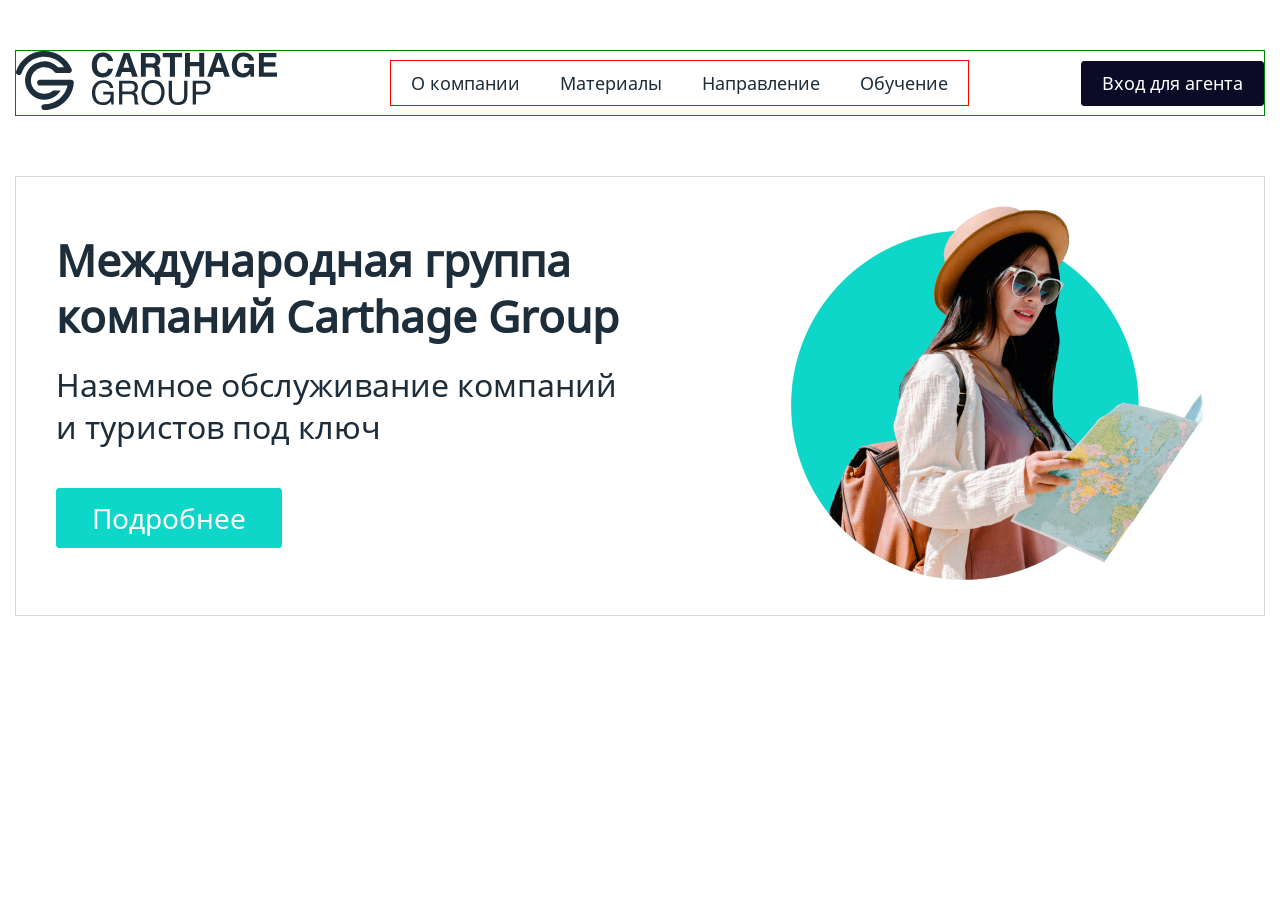
==== index.html @ 6a3f4a09 "vers 09.08 - start project" ====
<!DOCTYPE html>
<html lang="ru">
<head>
	<meta name="robots" content="noindex, nofollow">
	<meta http-equiv="X-UA-Compatible" content="IE=edge">
	<meta name="viewport" content="width=device-width, initial-scale=1">
	<meta charset="UTF-8">
	<title>Carthage Group</title>
	<meta name="description" content="">
	<meta name="keywords" content="">
	<meta property="og:title" content="">
 	<meta property="og:description" content="">
	<meta property="og:image" content="">
	<!--<link href="img/favicon.svg" rel="shortcut icon" type="image/x-icon">-->
	<link href="css/normalize.css" rel="stylesheet" type="text/css">
    <link href="css/slick.css" rel="stylesheet" type="text/css">
    <link href="css/slick-theme.css" rel="stylesheet" type="text/css">
	<link href="css/style.css" rel="stylesheet" type="text/css">
</head>
<body>

	<div class="container">

		<header>
			<a href="/" class="logo"><img src="img/logo.svg" alt=""></a>
			<nav class="navbar">
				<ul class="navbar-nav">
					<li class="navbar-item"><a href="#" class="navbar-link">О компании</a></li>
					<li class="navbar-item"><a href="#" class="navbar-link">Материалы</a></li>
					<li class="navbar-item menu-item-has-children">
						<a href="#" class="navbar-link">Направление</a>
						<ul class="sub-menu">
							<li class="navbar-item"><a href="#" class="navbar-link">Тунис</a></li>
							<li class="navbar-item"><a href="#" class="navbar-link">о.Джерба</a></li>
							<li class="navbar-item"><a href="#" class="navbar-link">ОАЭ</a></li>
							<li class="navbar-item"><a href="#" class="navbar-link">Занзибар</a></li>
							<li class="navbar-item"><a href="#" class="navbar-link">Танзания</a></li>
							<li class="navbar-item"><a href="#" class="navbar-link">Египет</a></li>
						</ul>
					</li>
					<li class="navbar-item"><a href="#" class="navbar-link">Обучение</a></li>
				</ul>
			</nav>
			<button class="agency-btn carthage-dark-btn">Вход для агента</button>
		</header>

		<main>
			<div class="main-detail">
				<img src="img/close.svg" alt="" class="main-detail-close" role="button">
				<h2>Carthage Group обеспечивает сопровождение по направлениям: Тунис, ОАЭ, Египет, Танзания (Занзибар)</h2>
				<p>Мы более 20 лет работаем в туристическом бизнесе – и сегодня у нас достаточно амбиций, опыта, компетенций, а также организационных и технических ресурсов для того, чтобы удовлетворять запросы любой степени сложности.</p>
				<p>Предлагаем выгодные условия сотрудничества туроператорам, турагентствам и специалистам FIT, Group & MICE. Партнеры ценят преимущества Carthage Group: решение эксклюзивных задач «со звездочкой» – наш фирменный стиль.</p>
				<p>В состав группы входят:</p>
				<div class="main-detail-logos">
					<a href="#" class="main-detail-logo"><img src="img/novostar.svg" alt=""><span>сеть отелей в Тунисе</span></a>
					<a href="#" class="main-detail-logo"><img src="img/trigy.svg" alt=""><span>система онлайн-бронирования B2B</span></a>
					<a href="#" class="main-detail-logo"><img src="img/ctm.svg" alt=""><span>mice-туризм</span></a>
					<a href="#" class="main-detail-logo"><img src="img/lagune.svg" alt=""><span>натуральная косметика</span></a>
					<a href="#" class="main-detail-logo"><img src="img/legal.svg" alt=""><span>трудоустройство за&nbsp;границей</span></a>
				</div>
			</div>
			<div class="main-left">
				<h1>Международная группа компаний Carthage&nbsp;Group</h1>
				<div class="main-subtitle">Наземное обслуживание компаний <br>и туристов под ключ</div>
				<button class="carthage-blue-btn main-detail-btn">Подробнее</button>
			</div>
			<div class="main-right"><img src="img/main-pic.png" alt=""></div>
		</main>

	</div><!-- end container -->

	<script src="js/jquery-3.6.0.min.js"></script>
    <script src="js/slick.min.js"></script>
	<script src="js/scripts.js"></script>
</body>
</html>
---- css/style.css ----
@font-face {
	font-family: NotoSans;
	src: url(../fonts/NotoSans-Regular.ttf);
}
* {
	box-sizing: border-box;
}
html, body {
	/*overflow-x: hidden;*/
}
body {
	font-family: NotoSans, sans-serif;
	color: #1D2D3A;
	font-size: 18px;
	line-height: 24px;
}
h1 {
	font-size: 52px;
}
h2 {
	font-size: 30px;
}
h3 {
	font-size: 24px;
}
p {
	margin: 10px 0;
}
.container {
	max-width: 1470px;
	margin: 0 auto;
	padding: 0 15px;
}
.carthage-dark-btn {
	height: 45px;
	background-color: #0B0B27;
	border-radius: 3px;
	border: 1px solid #0B0B27;
	transition: .2s;
	color: #fff;
	padding: 10px 20px;
	cursor: pointer;
}
.carthage-dark-btn:hover {
	box-shadow: 0px 4px 8px rgba(11, 11, 39, 0.15), 0px 8px 16px rgba(11, 11, 39, 0.15);
}
.carthage-dark-btn:active {
	background-color: #fff;
	color: #0B0B27;
	box-shadow: none;
}
.carthage-blue-btn {
	height: 60px;
	background-color: #0ED6C8;
	border-radius: 3px;
	transition: .2s;
	color: #fff;
	border: 1px solid #0ED6C8;
	font-size: 28px;
	padding: 0 35px;
	cursor: pointer;
}
.carthage-blue-btn:hover {
	box-shadow: 0px 4px 8px rgba(14, 214, 200, 0.15), 0px 8px 16px rgba(14, 214, 200, 0.15);
}
.carthage-blue-btn:active {
	background-color: #fff;
	color: #0ED6C8;
}
@media (max-width: 991px) {
	.carthage-blue-btn {
		height: 50px;
		background-color: #0ED6C8;
		border-radius: 3px;
		transition: .2s;
		color: #fff;
		border: 1px solid #0ED6C8;
		font-size: 22px;
		padding: 0 25px;
	}
}

header {
	display: flex;
	justify-content: space-between;
	align-items: center;
	border: 1px solid green;
	margin: 50px 0 60px;
}
.navbar-nav {
	border: 1px solid red;
	display: flex;
	margin: 0;
	padding: 0;
	list-style: none;
}
.navbar-nav > .navbar-item {
	margin: 0 40px;
}
.navbar-link {
	color: #1D2D3A;
	text-decoration: none;
	transition: .2s;
	display: inline-block;
	padding: 10px 0;
	position: relative;
}
.navbar-link:hover {
	color: #0ED6C8;
}
.navbar-link:before {
	content: '';
	display: block;
	width: 0;
	height: 2px;
	background-color: #0ED6C8;
	position: absolute;
	bottom: 5px;
	right: 0;
	transition: .3s;
}
.navbar-link:hover:before {
	width: 100%;
	left: 1px;
}
.menu-item-has-children {
	position: relative;
}
.sub-menu {
	transition: .1s;
	opacity: 0;
	z-index: -1;
	position: absolute;
	left: -50%;
	top: 100%;
	width: 230px;
	list-style: none;
	background-color: #fff;
	border-width: 0px 1px 1px 1px;
	border-style: solid;
	border-color: #0B0B27;
	border-radius: 0px 0px 3px 3px;
	white-space: nowrap;
	padding: 10px 20px;
}
.sub-menu .navbar-link {
	font-size: 17px;
	padding: 5px 0;
}
.sub-menu .navbar-link:before {
	bottom: 0px;
}
.menu-item-has-children:hover .sub-menu {
	opacity: 1;
	z-index: 5;
}
@media (max-width: 1400px) {
	.navbar-nav > .navbar-item {
		margin: 0 20px;
	}
}

main {
	border: 1px solid #D8D8D8;
	padding: 15px 40px;
	display: flex;
	justify-content: space-between;
	position: relative;
}
.main-detail {
	position: absolute;
	top: 0;
	width: 100%;
	max-width: 1040px;
	left: 0;
	right: 0;
	margin: auto;
	border: 1px solid #0ED6C8;
	border-radius: 5px;
	background-color: #fff;
	padding: 25px 25px 35px;
	transition: .3s;
	opacity: 0;
	z-index: -1;
}
.main-detail.active {
	top: 135px;
	opacity: 1;
	z-index: 1;
}
.main-detail-close {
	position: absolute;
	right: 10px;
	top: 10px;
	cursor: pointer;
	transition: .5s;
}
.main-detail-close:hover {
	transform: rotate(180deg);
}
.main-detail h2 {
	font-size: 24px;
	line-height: 28px;
	margin-top: 0;
}
.main-detail-logos {
	display: flex;
}
.main-detail-logo {
	text-align: center;
	color: #1D2D3A;
	text-decoration: none;
	width: 20%;
	transition: .2s;
}
.main-detail-logo:hover {
	opacity: .5;
}
.main-detail-logo img {
	display: block;
	margin: 10px auto;
}
.main-left {
	padding-right: 20px;
}
.main-left h1 {
	font-size: 44px;
	line-height: 56px;
	margin: 40px 0 20px;
}
.main-subtitle {
	font-size: 32px;
	line-height: 42px;
	margin-bottom: 40px;
}
@media (max-width: 1199px) {
	.main-left h1 {
		font-size: 36px;
		line-height: 44px;
		margin: 25px 0 15px;
	}
	.main-subtitle {
		font-size: 24px;
		line-height: 30px;
	}
	.main-right img {
		width: 380px;
	}
}
@media (max-width: 991px) {
	main {
		padding: 15px 30px;
	}
	.main-subtitle {
		margin-bottom: 30px;
	}
	.main-subtitle br {
		display: none;
	}
}
@media (max-width: 900px) {
	.main-left h1 {
		font-size: 32px;
		line-height: 40px;
		margin: 20px 0;
	}
	.main-subtitle {
		font-size: 20px;
		line-height: 26px;
	}
	.main-right img {
		width: 320px;
	}
}
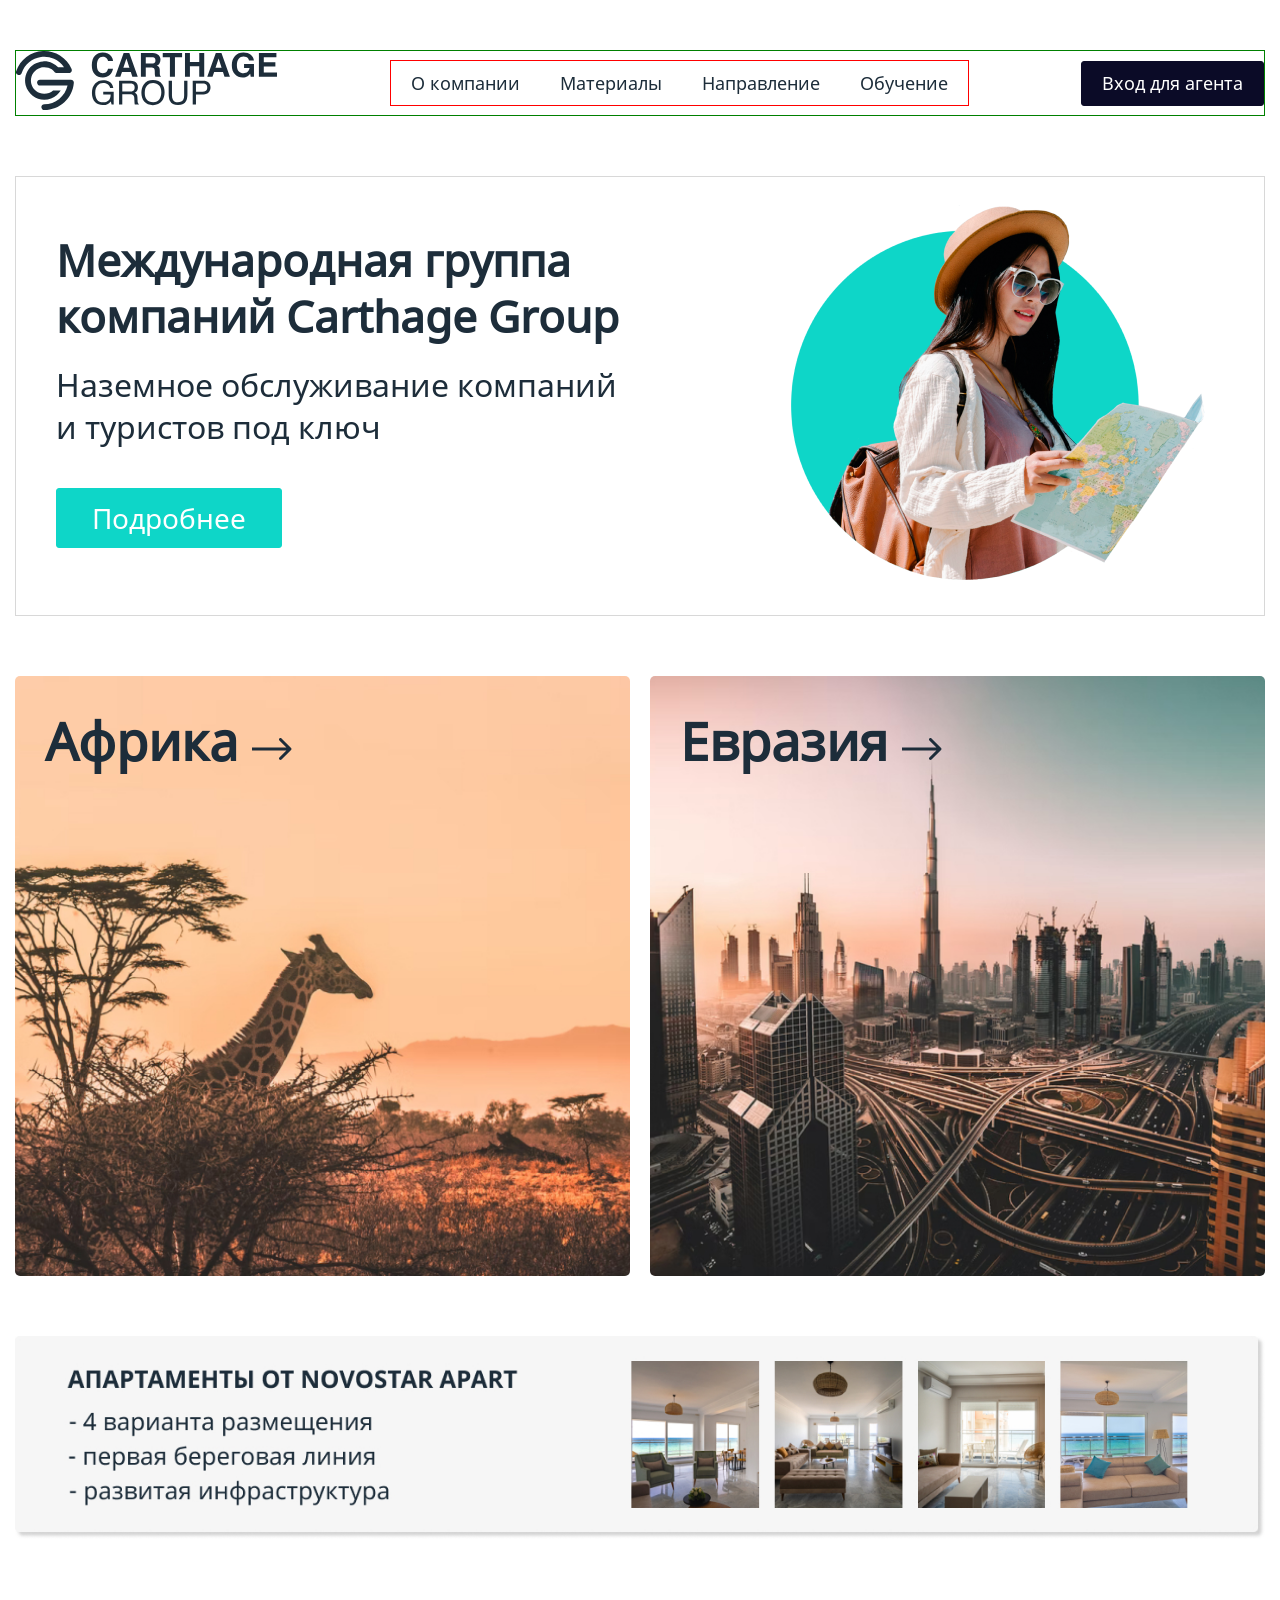
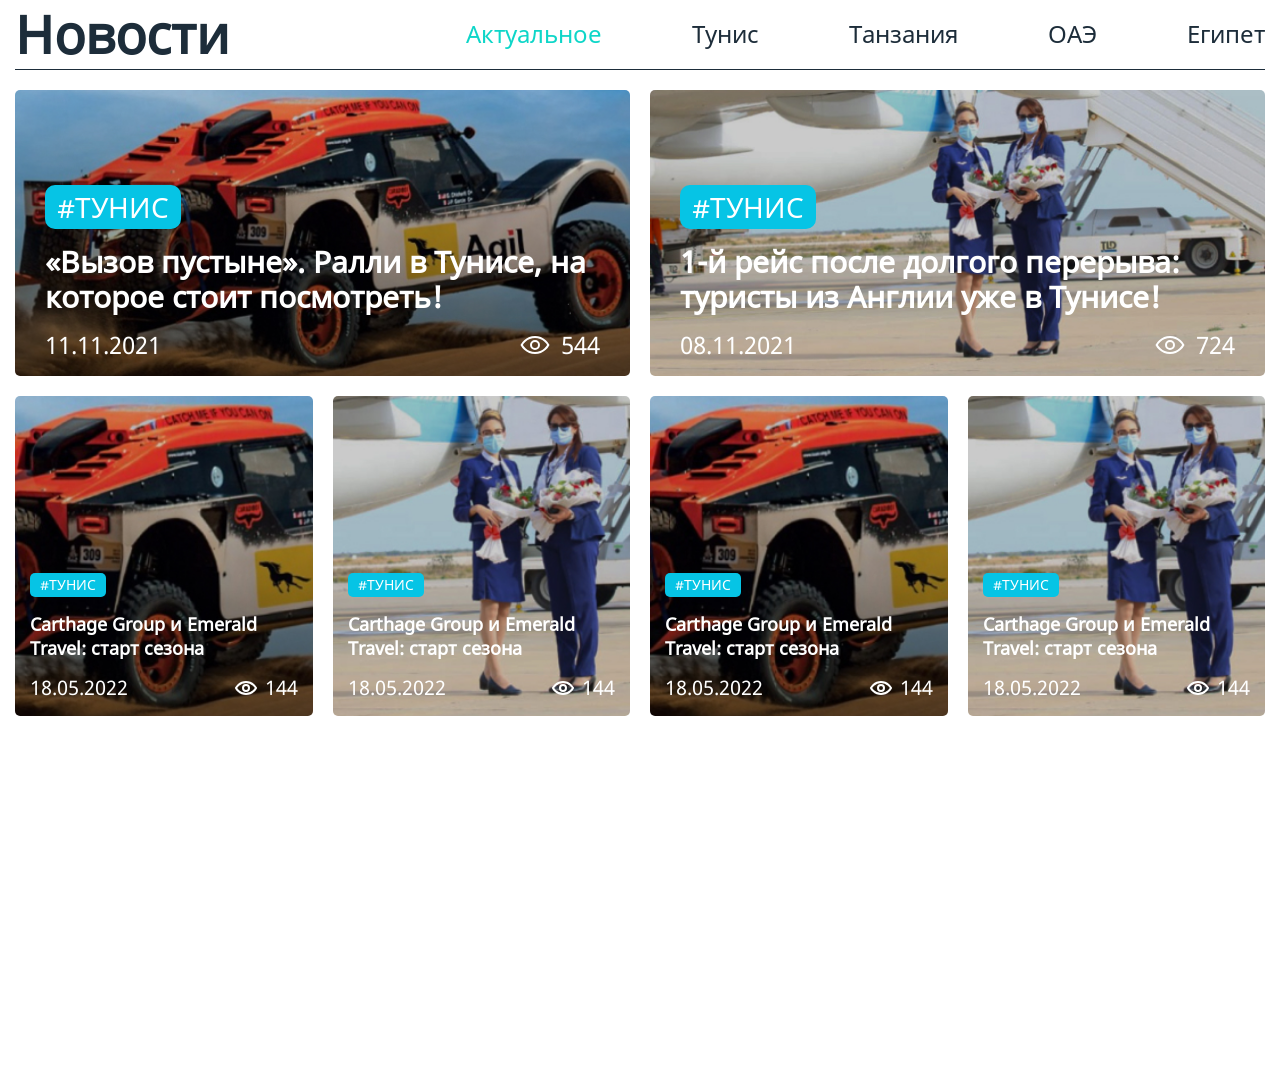
==== commit fe2c460d: "vers 10.06 - come to news block" ====
--- a/index.html
+++ b/index.html
@@ -67,7 +67,171 @@
 			<div class="main-right"><img src="img/main-pic.png" alt=""></div>
 		</main>
 
+		<section class="continents">
+			<div class="africa">
+				<div class="africa-cover">
+					<h2><span>Африка</span> <img src="img/arr-right.svg" alt=""></h2>
+				</div>
+				<ul class="continents-countries africa-countries">
+					<li><img src="img/arr-left.svg" alt="" class="arr-back"></li>
+					<li class="country"><span>Тунис</span>
+						<ul class="country-links">
+							<li class="country-title">Тунис <img src="img/arr-left.svg" alt="" class="arr-back"></li>
+							<li><a href="#">Отели</a></li>
+							<li><a href="#">Программы</a></li>
+							<li><a href="#">Экскурсии</a></li>
+							<li><a href="#">Представительство</a></li>
+							<li><a href="#">Общая информация</a></li>
+						</ul>
+					</li>
+					<li class="country"><span>о. Джерба</span>
+						<ul class="country-links">
+							<li class="country-title">о. Джерба <img src="img/arr-left.svg" alt="" class="arr-back"></li>
+							<li><a href="#">Отели</a></li>
+							<li><a href="#">Программы</a></li>
+							<li><a href="#">Экскурсии</a></li>
+							<li><a href="#">Представительство</a></li>
+							<li><a href="#">Общая информация</a></li>
+						</ul>
+					</li>
+					<li class="country"><span>ОАЭ</span>
+						<ul class="country-links">
+							<li class="country-title">ОАЭ <img src="img/arr-left.svg" alt="" class="arr-back"></li>
+							<li><a href="#">Отели</a></li>
+							<li><a href="#">Программы</a></li>
+							<li><a href="#">Экскурсии</a></li>
+							<li><a href="#">Представительство</a></li>
+							<li><a href="#">Общая информация</a></li>
+						</ul>
+					</li>
+					<li class="country"><span>Занзибар</span>
+						<ul class="country-links">
+							<li class="country-title">Занзибар <img src="img/arr-left.svg" alt="" class="arr-back"></li>
+							<li><a href="#">Отели</a></li>
+							<li><a href="#">Программы</a></li>
+							<li><a href="#">Экскурсии</a></li>
+							<li><a href="#">Представительство</a></li>
+							<li><a href="#">Общая информация</a></li>
+						</ul>
+					</li>
+					<li class="country"><span>Танзания</span>
+						<ul class="country-links">
+							<li class="country-title">Танзания <img src="img/arr-left.svg" alt="" class="arr-back"></li>
+							<li><a href="#">Отели</a></li>
+							<li><a href="#">Программы</a></li>
+							<li><a href="#">Экскурсии</a></li>
+							<li><a href="#">Представительство</a></li>
+							<li><a href="#">Общая информация</a></li>
+						</ul>
+					</li>
+					<li class="country"><span>Египет</span>
+						<ul class="country-links">
+							<li class="country-title">Египет <img src="img/arr-left.svg" alt="" class="arr-back"></li>
+							<li><a href="#">Отели</a></li>
+							<li><a href="#">Программы</a></li>
+							<li><a href="#">Экскурсии</a></li>
+							<li><a href="#">Представительство</a></li>
+							<li><a href="#">Общая информация</a></li>
+						</ul>
+					</li>
+				</ul>
+			</div>
+			<div class="eurasia">
+				<div class="eurasia-cover">
+					<h2><span>Евразия</span> <img src="img/arr-right.svg" alt=""></h2>
+				</div>
+			</div>
+		</section>
+
+		<div class="banner-aparty">
+			<a href="#"><img src="img/banner-aparty.jpg" alt=""></a>
+		</div>
+
+		<section class="news">
+
+			<input type="radio" name="news-radio" id="news-actual" checked>
+			<input type="radio" name="news-radio" id="news-tunis">
+			<input type="radio" name="news-radio" id="news-tanzania">
+			<input type="radio" name="news-radio" id="news-oae">
+			<input type="radio" name="news-radio" id="news-egipet">
+
+			<div class="news-head">
+				<h2>Новости</h2>
+				<div class="news-label-wrap">
+					<label for="news-actual">Актуальное</label>
+					<label for="news-tunis">Тунис</label>
+					<label for="news-tanzania">Танзания</label>
+					<label for="news-oae">ОАЭ</label>
+					<label for="news-egipet">Египет</label>
+				</div>
+			</div>
+
+
+			<div class="news-actual news-wrap">
+				<div class="big-news">
+					<div class="news-tag">#Тунис</div>
+					<h3><a href="#">«Вызов пустыне». Ралли в Тунисе, на которое стоит посмотреть!</a></h3>
+					<div class="news-eye"><img src="img/eye-white.svg" alt=""> 544</div>
+					<div class="news-date">11.11.2021</div>
+				</div>
+				<div class="big-news">
+					<div class="news-tag">#Тунис</div>
+					<h3><a href="#">1-й рейс после долгого перерыва: туристы из Англии уже в Тунисе!</a></h3>
+					<div class="news-eye"><img src="img/eye-white.svg" alt=""> 724</div>
+					<div class="news-date">08.11.2021</div>
+				</div>
+				<div class="small-news">
+					<div class="news-tag">#Тунис</div>
+					<h3><a href="#">Carthage Group и Emerald Travel: старт сезона</a></h3>
+					<div class="news-eye"><img src="img/eye-white-small.svg" alt=""> 144</div>
+					<div class="news-date">18.05.2022</div>
+				</div>
+				<div class="small-news">
+					<div class="news-tag">#Тунис</div>
+					<h3><a href="#">Carthage Group и Emerald Travel: старт сезона</a></h3>
+					<div class="news-eye"><img src="img/eye-white-small.svg" alt=""> 144</div>
+					<div class="news-date">18.05.2022</div>
+				</div>
+				<div class="small-news">
+					<div class="news-tag">#Тунис</div>
+					<h3><a href="#">Carthage Group и Emerald Travel: старт сезона</a></h3>
+					<div class="news-eye"><img src="img/eye-white-small.svg" alt=""> 144</div>
+					<div class="news-date">18.05.2022</div>
+				</div>
+				<div class="small-news">
+					<div class="news-tag">#Тунис</div>
+					<h3><a href="#">Carthage Group и Emerald Travel: старт сезона</a></h3>
+					<div class="news-eye"><img src="img/eye-white-small.svg" alt=""> 144</div>
+					<div class="news-date">18.05.2022</div>
+				</div>
+			</div>
+
+
+			<div class="news-tunis news-wrap">
+				
+			</div>
+
+
+			<div class="news-tanzania news-wrap">
+				
+			</div>
+
+
+			<div class="news-oae news-wrap">
+				
+			</div>
+
+
+			<div class="news-egipet news-wrap">
+				
+			</div>
+
+
+		</section>
+
 	</div><!-- end container -->
+
+	<br><br><br><br><br><br><br><br><br><br><br><br><br><br><br>
 
 	<script src="js/jquery-3.6.0.min.js"></script>
     <script src="js/slick.min.js"></script>
--- a/css/style.css
+++ b/css/style.css
@@ -13,15 +13,6 @@
 	color: #1D2D3A;
 	font-size: 18px;
 	line-height: 24px;
-}
-h1 {
-	font-size: 52px;
-}
-h2 {
-	font-size: 30px;
-}
-h3 {
-	font-size: 24px;
 }
 p {
 	margin: 10px 0;
@@ -166,6 +157,7 @@
 	display: flex;
 	justify-content: space-between;
 	position: relative;
+	margin-bottom: 60px;
 }
 .main-detail {
 	position: absolute;
@@ -184,7 +176,7 @@
 	z-index: -1;
 }
 .main-detail.active {
-	top: 135px;
+	top: 130px;
 	opacity: 1;
 	z-index: 1;
 }
@@ -271,4 +263,335 @@
 	.main-right img {
 		width: 320px;
 	}
+}
+
+.continents {
+	display: grid;
+  	gap: 20px;
+  	grid-template-columns: repeat(2, 1fr);
+  	grid-template-rows: 600px;
+  	margin-bottom: 60px;
+}
+.continents h2 {
+	font-size: 52px;
+	line-height: 70px;
+	cursor: pointer;
+	margin: 30px;
+	transition: .2s;
+}
+.continents ul {
+	list-style: none;
+	padding: 0;
+	margin: 0;
+}
+.continents h2:hover {
+	opacity: .6;
+}
+.continents .africa,
+.continents .eurasia {
+	position: relative;
+}
+.continents .africa-cover,
+.continents .eurasia-cover {
+	background-size: cover;
+	background-position: 50% 50%;
+	position: absolute;
+	width: 100%;
+	height: 100%;
+	border-radius: 5px;
+	overflow: hidden;
+}
+.continents .africa-cover {
+	background-image: url('../img/africa.jpg');
+}
+.continents .eurasia-cover {
+	background-image: url('../img/eurasia.jpg');
+}
+.continents .continents-countries {
+	position: absolute;
+	width: 100%;
+	height: 100%;
+	background-color: #fff;
+	border: 1px solid #FEC597;
+	border-radius: 5px;
+	padding: 15px 30px;
+	transition: .2s;
+	z-index: -1;
+	opacity: 0;
+}
+.continents .continents-countries.active {
+	z-index: 1;
+	opacity: 1;
+}
+.continents .arr-back {
+	position: absolute;
+	top: 40px;
+	right: 30px;
+	cursor: pointer;
+}
+.continents .country span {
+	display: inline-block;
+	font-size: 30px;
+	line-height: 35px;
+	margin: 25px 0;
+	cursor: pointer;
+}
+.continents ul.country-links {
+	background-color: #fff;
+	position: absolute;
+	left: -1px;
+	right: -1px;
+	top: -1px;
+	bottom: -1px;
+	border: 1px solid #FEC597;
+	border-radius: 5px;
+	padding: 40px 30px;
+	transition: .2s;
+	opacity: 0;
+	z-index: -1;
+}
+.continents ul.country-links.active {
+	opacity: 1;
+	z-index: 1;
+}
+.continents .country-title {
+	font-size: 30px;
+	line-height: 35px;
+	font-weight: bold;
+	padding-bottom: 20px;
+}
+.continents .country-links a {
+	font-size: 24px;
+	line-height: 28px;
+	color: #1D2D3A;
+	text-decoration: none;
+	display: inline-block;
+	margin: 25px 0;
+}
+.continents .country-links a:hover {
+	text-decoration: underline;
+}
+
+.banner-aparty {
+	margin-bottom: 60px;
+}
+.banner-aparty img {
+	display: block;
+	width: 100%;
+}
+
+
+
+.news [type="radio"],
+.articles [type="radio"] {
+	display: none;
+}
+.news-head {
+	display: flex;
+	flex-wrap: wrap;
+	justify-content: space-between;
+	align-items: center;
+	margin-bottom: 20px;
+	border-bottom: 1px solid #1D2D3A;
+}
+.news h2 {
+	font-size: 52px;
+	line-height: 70px;
+	margin: 0 30px 0 0;
+}
+.news-label-wrap,
+.art-label-wrap {
+	display: flex;
+	gap: 90px;
+	overflow: auto;
+	padding: 10px 0;
+}
+.news-label-wrap label,
+.art-label-wrap label {
+	font-size: 24px;
+	line-height: 32px;
+	cursor: pointer;
+}
+
+#news-actual:checked ~ .news-head label[for="news-actual"],
+#news-tunis:checked ~ .news-head label[for="news-tunis"],
+#news-tanzania:checked ~ .news-head label[for="news-tanzania"],
+#news-oae:checked ~ .news-head label[for="news-oae"],
+#news-egipet:checked ~ .news-head label[for="news-egipet"],
+#art-actual:checked ~ .art-head label[for="art-actual"],
+#art-tunis:checked ~ .art-head label[for="art-tunis"],
+#art-tanzania:checked ~ .art-head label[for="art-tanzania"],
+#art-oae:checked ~ .art-head label[for="art-oae"],
+#art-egipet:checked ~ .art-head label[for="art-egipet"] {
+	color: #0ED6C8;
+}
+
+.news-wrap {
+	display: grid;
+	grid-template-columns: repeat(4, 1fr);
+	grid-template-rows: 2;
+	gap: 20px;
+}
+.news-wrap > div {
+	border-radius: 5px;
+	overflow: hidden;
+	background-size: cover;
+	background-position: 50% 50%;
+	color: #fff;
+}
+.news-wrap > div a {
+	color: #fff;
+	text-decoration: none;
+}
+.news-wrap > div a:hover {
+	text-decoration: underline;
+}
+.news-wrap > div:first-child {
+	grid-column: 1 / 3;
+	background-image: url('../img/ralli.jpg');
+}
+.news-wrap > div:nth-child(2) {
+	grid-column: 3 / 5;
+	background-image: url('../img/reis.jpg');
+}
+.news-wrap > div:nth-child(3) {
+	background-image: url('../img/ralli.jpg');
+}
+.news-wrap > div:nth-child(4) {
+	background-image: url('../img/reis.jpg');
+}
+.news-wrap > div:nth-child(5) {
+	background-image: url('../img/ralli.jpg');
+}
+.news-wrap > div:last-child {
+	background-image: url('../img/reis.jpg');
+}
+.big-news {
+	padding: 95px 30px 15px;
+}
+.big-news .news-tag {
+	display: inline-block;
+	text-transform: uppercase;
+	font-size: 28px;
+	line-height: 38px;
+	background-color: #06C4E5;
+	border-radius: 10px;
+	padding: 3px 12px;
+}
+.big-news h3 {
+	font-size: 30px;
+	line-height: 35px;
+	margin: 15px 0;
+}
+.big-news .news-date {
+	font-size: 24px;
+	line-height: 32px;
+}
+.big-news .news-eye {
+	display: flex;
+	float: right;
+	font-size: 24px;
+	line-height: 32px;
+}
+.big-news .news-eye img {
+	margin-right: 10px;
+	display: block;
+}
+.small-news {
+	padding: 175px 15px 15px;
+}
+.small-news .news-tag {
+	display: inline-block;
+	text-transform: uppercase;
+	font-size: 14px;
+	line-height: 18px;
+	background-color: #06C4E5;
+	border-radius: 5px;
+	padding: 3px 10px;
+}
+.small-news h3 {
+	font-size: 18px;
+	line-height: 24px;
+	margin: 15px 0;
+}
+.small-news .news-date {
+	font-size: 20px;
+	line-height: 26px;
+}
+.small-news .news-eye {
+	display: flex;
+	float: right;
+	font-size: 20px;
+	line-height: 26px;
+}
+.small-news .news-eye img {
+	margin-right: 7px;
+	display: block;
+}
+@media (max-width: 1199px) {
+	.news h2 {
+		font-size: 40px;
+		line-height: 50px;
+	}
+	.news-label-wrap,
+	.art-label-wrap {
+		gap: 40px;
+	}
+	.small-news {
+		padding: 120px 15px 15px;
+	}
+}
+@media (max-width: 991px) {
+	.small-news {
+		padding: 80px 10px 10px;
+	}
+	.small-news .news-date,
+	.small-news .news-eye {
+		font-size: 16px;
+		line-height: 20px;
+	}
+	.small-news .news-eye img {
+		width: 20px;
+		margin-right: 3px;
+	}
+}
+@media (max-width: 767px) {
+	.news-wrap {
+		gap: 10px;
+	}
+	.big-news {
+		padding: 70px 20px 15px;
+	}
+	.big-news .news-tag {
+		font-size: 20px;
+		line-height: 28px;
+	}
+	.big-news h3 {
+		font-size: 24px;
+		line-height: 30px;
+		margin: 12px 0;
+	}
+	.big-news .news-date,
+	.big-news .news-eye {
+		font-size: 18px;
+		line-height: 24px;
+	}
+	.big-news .news-eye img {
+		margin-right: 7px;
+		width: 24px;
+	}
+	.small-news h3 {
+		font-size: 16px;
+		line-height: 20px;
+		margin: 10px 0;
+	}
+	.small-news .news-date,
+	.small-news .news-eye {
+		font-size: 14px;
+		line-height: 18px;
+	}
+	.small-news .news-eye img {
+		width: 16px;
+		margin-right: 2px;
+	}
 }
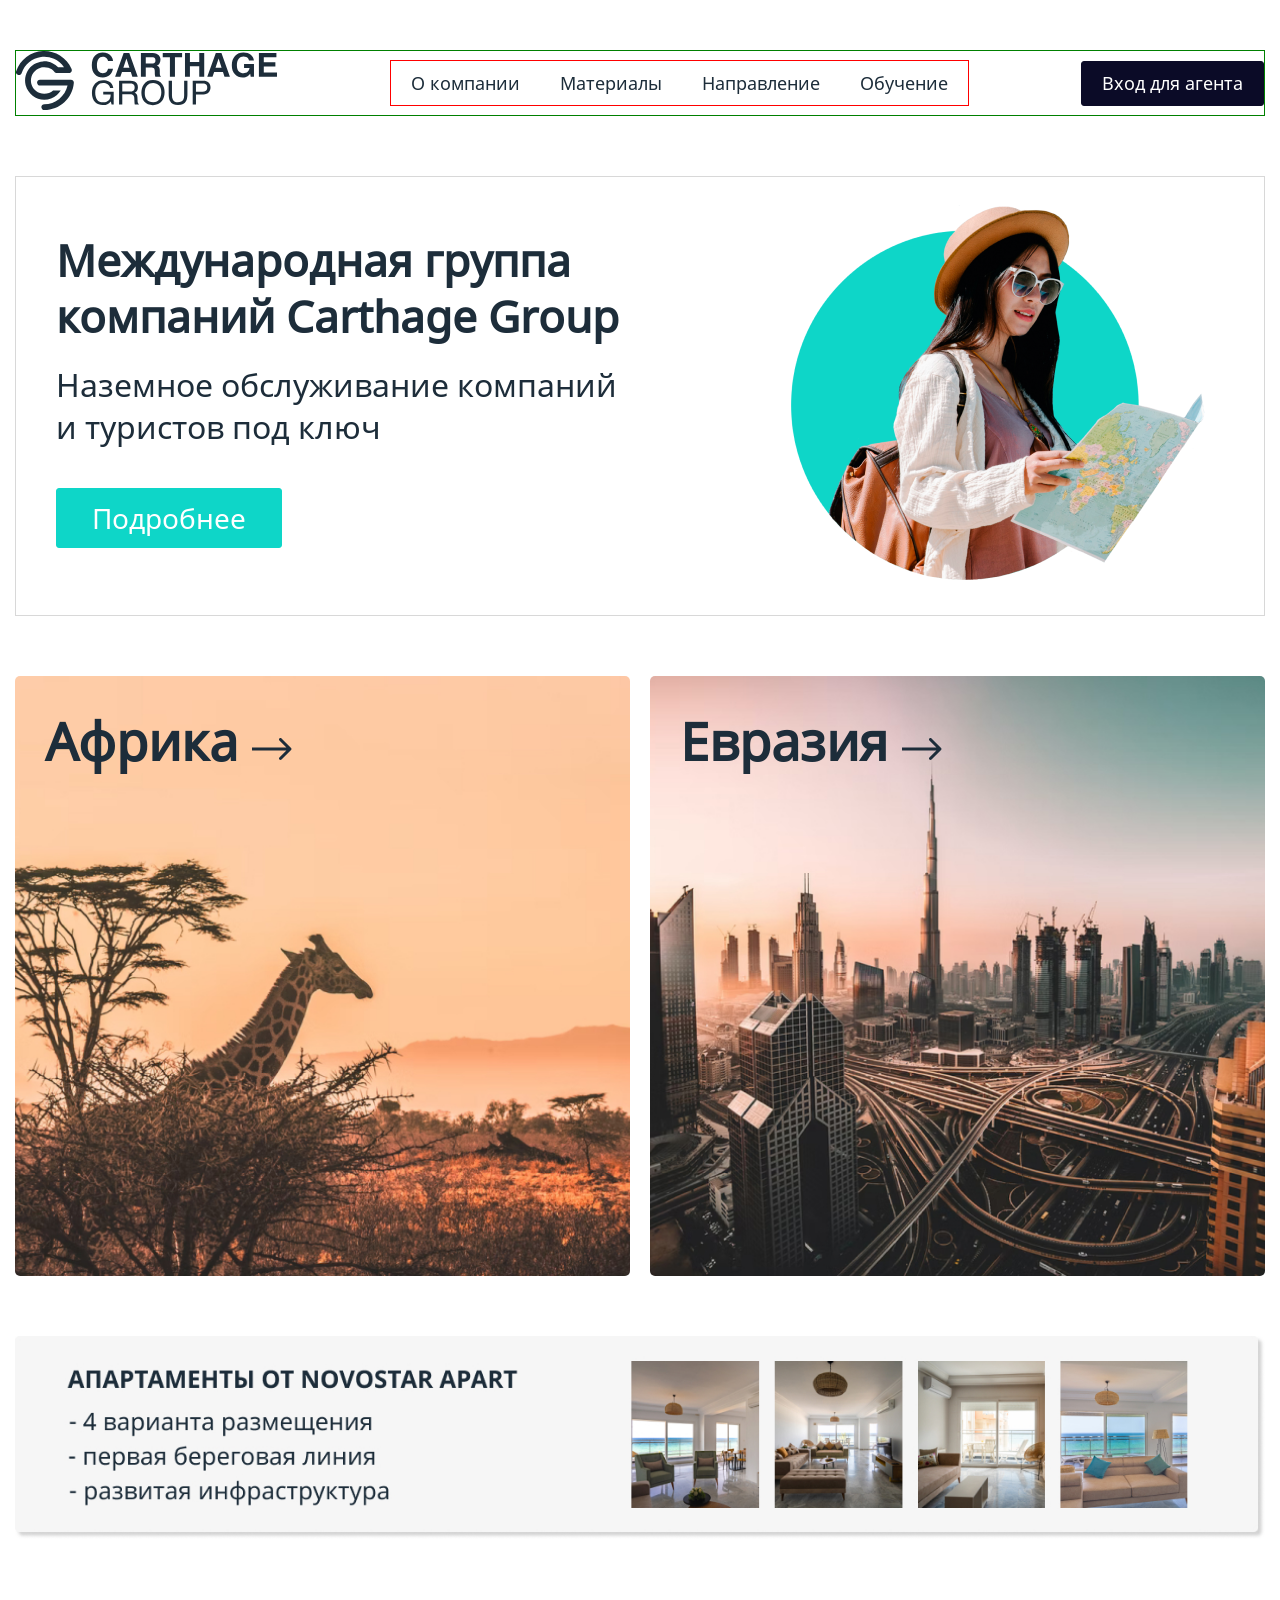
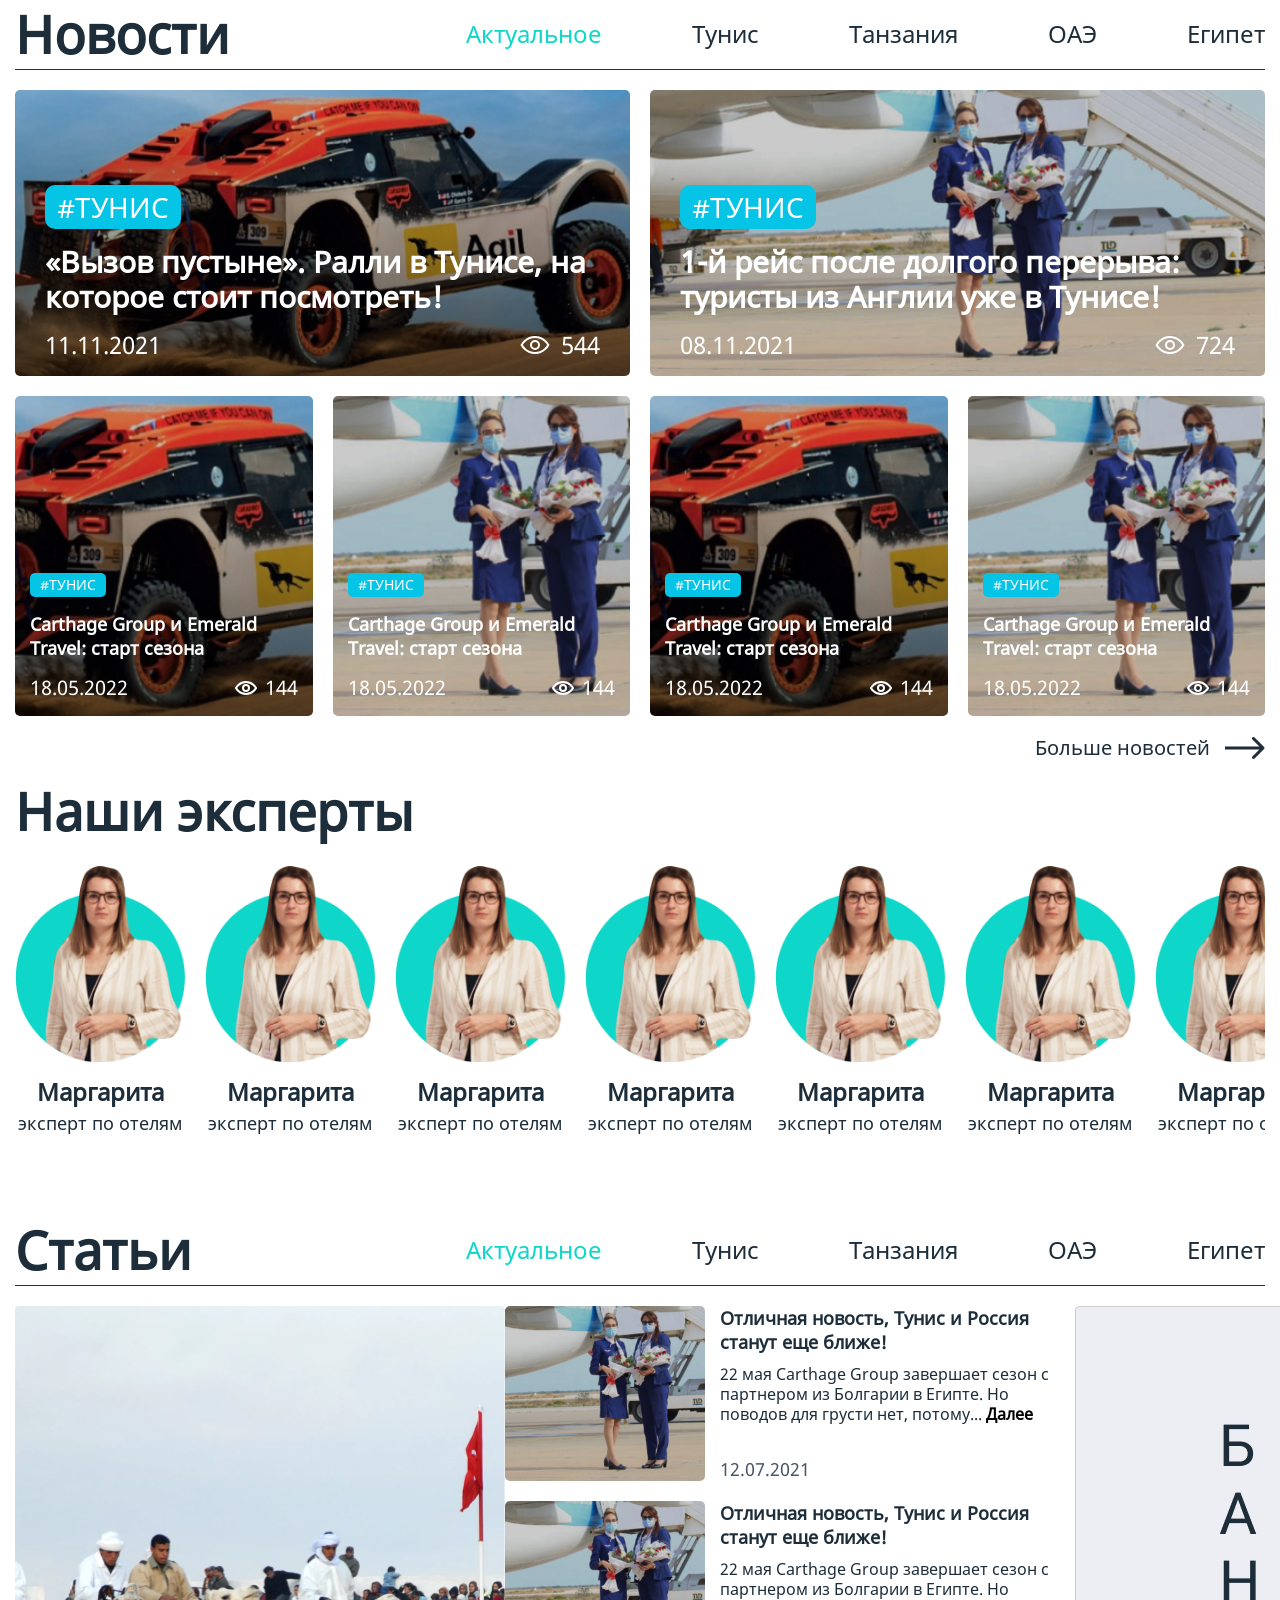
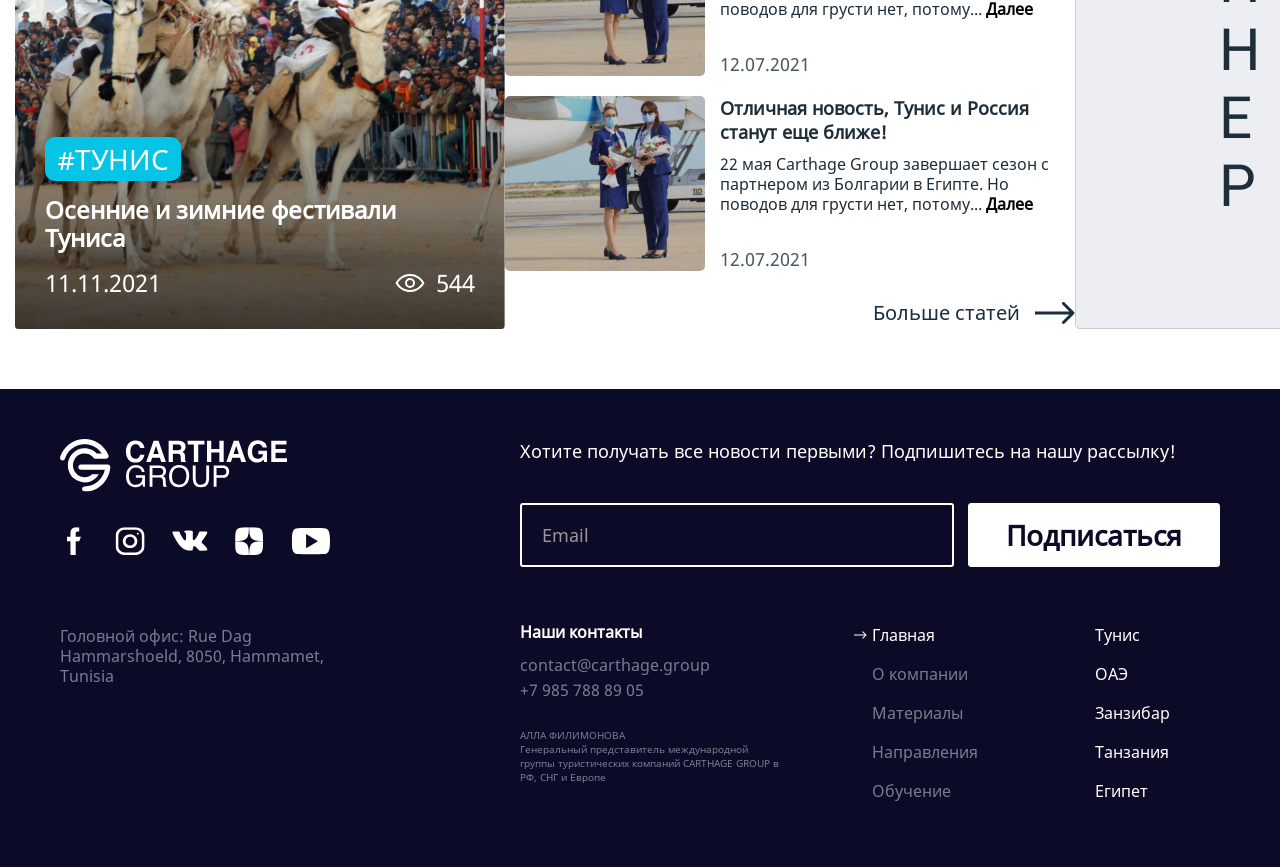
==== commit 56d90d7e: "vers 13.03 - desctop version done" ====
--- a/index.html
+++ b/index.html
@@ -148,7 +148,6 @@
 		</div>
 
 		<section class="news">
-
 			<input type="radio" name="news-radio" id="news-actual" checked>
 			<input type="radio" name="news-radio" id="news-tunis">
 			<input type="radio" name="news-radio" id="news-tanzania">
@@ -226,12 +225,164 @@
 				
 			</div>
 
-
+			<a href="#" class="more-news">Больше новостей <img src="img/arr-right.svg" alt=""></a>
 		</section>
 
+		<section class="experts">
+			<h2>Наши эксперты</h2>
+			<div class="experts-wrap">
+				<div class="experts-item">
+					<img src="img/expert-ava.png" alt="">
+					<h4 class="experts-name">Маргарита</h4>
+					<div class="experts-position">эксперт по отелям</div>
+				</div>
+				<div class="experts-item">
+					<img src="img/expert-ava.png" alt="">
+					<h4 class="experts-name">Маргарита</h4>
+					<div class="experts-position">эксперт по отелям</div>
+				</div>
+				<div class="experts-item">
+					<img src="img/expert-ava.png" alt="">
+					<h4 class="experts-name">Маргарита</h4>
+					<div class="experts-position">эксперт по отелям</div>
+				</div>
+				<div class="experts-item">
+					<img src="img/expert-ava.png" alt="">
+					<h4 class="experts-name">Маргарита</h4>
+					<div class="experts-position">эксперт по отелям</div>
+				</div>
+				<div class="experts-item">
+					<img src="img/expert-ava.png" alt="">
+					<h4 class="experts-name">Маргарита</h4>
+					<div class="experts-position">эксперт по отелям</div>
+				</div>
+				<div class="experts-item">
+					<img src="img/expert-ava.png" alt="">
+					<h4 class="experts-name">Маргарита</h4>
+					<div class="experts-position">эксперт по отелям</div>
+				</div>
+				<div class="experts-item">
+					<img src="img/expert-ava.png" alt="">
+					<h4 class="experts-name">Маргарита</h4>
+					<div class="experts-position">эксперт по отелям</div>
+				</div>
+			</div>	
+		</section>
+
+		<section class="articles">
+			<input type="radio" name="art-radio" id="art-actual" checked>
+			<input type="radio" name="art-radio" id="art-tunis">
+			<input type="radio" name="art-radio" id="art-tanzania">
+			<input type="radio" name="art-radio" id="art-oae">
+			<input type="radio" name="art-radio" id="art-egipet">
+
+			<div class="art-head">
+				<h2>Статьи</h2>
+				<div class="art-label-wrap">
+					<label for="art-actual">Актуальное</label>
+					<label for="art-tunis">Тунис</label>
+					<label for="art-tanzania">Танзания</label>
+					<label for="art-oae">ОАЭ</label>
+					<label for="art-egipet">Египет</label>
+				</div>
+			</div>
+
+			<div class="art-banner-wrap">
+				<div class="art-actual art-wrap">
+					<div class="big-art">
+						<div class="big-art-content">
+							<div class="art-tag">#Тунис</div>
+							<h3><a href="#">Осенние и зимние фестивали Туниса</a></h3>
+							<div class="art-eye"><img src="img/eye-white.svg" alt=""> 544</div>
+							<div class="art-date">11.11.2021</div>
+						</div>
+					</div>
+					<div class="small-art-wrap">
+						<div class="small-art">
+							<a href="#" class="small-art-pic"></a>
+							<div class="small-art-content">
+								<h4><a href="#">Отличная новость, Тунис и Россия станут еще ближе!</a></h4>
+								<div class="small-art-excerpt">22 мая Carthage Group завершает сезон с партнером из Болгарии в Египте. Но поводов для грусти нет, потому... <a href="#">Далее</a></div>
+								<div class="small-art-date">12.07.2021</div>
+							</div>
+						</div>
+						<div class="small-art">
+							<a href="#" class="small-art-pic"></a>
+							<div class="small-art-content">
+								<h4><a href="#">Отличная новость, Тунис и Россия станут еще ближе!</a></h4>
+								<div class="small-art-excerpt">22 мая Carthage Group завершает сезон с партнером из Болгарии в Египте. Но поводов для грусти нет, потому... <a href="#">Далее</a></div>
+								<div class="small-art-date">12.07.2021</div>
+							</div>
+						</div>
+						<div class="small-art">
+							<a href="#" class="small-art-pic"></a>
+							<div class="small-art-content">
+								<h4><a href="#">Отличная новость, Тунис и Россия станут еще ближе!</a></h4>
+								<div class="small-art-excerpt">22 мая Carthage Group завершает сезон с партнером из Болгарии в Египте. Но поводов для грусти нет, потому... <a href="#">Далее</a></div>
+								<div class="small-art-date">12.07.2021</div>
+							</div>
+						</div>
+						<a href="#" class="more-art">Больше статей <img src="img/arr-right.svg" alt=""></a>
+					</div>
+				</div>
+				<a href="#"><img src="img/banner-fake.png" alt="" class="art-banner"></a>
+			</div>
+		</section>
+
 	</div><!-- end container -->
 
-	<br><br><br><br><br><br><br><br><br><br><br><br><br><br><br>
+	<footer>
+		<div class="container">
+			<div class="foot-left">
+				<img src="img/logo-foot.svg" alt="">
+				<div class="foot-soc">
+					<a href="#"><img src="img/fb.svg" alt=""></a>
+					<a href="#"><img src="img/inst.svg" alt=""></a>
+					<a href="#"><img src="img/vk.svg" alt=""></a>
+					<a href="#"><img src="img/zen.svg" alt=""></a>
+					<a href="#"><img src="img/yt.svg" alt=""></a>
+				</div>
+				<div class="foot-address">
+					Головной офис: Rue Dag Hammarshoeld, 8050, Hammamet, Tunisia
+				</div>
+			</div>
+			<div class="foot-right">
+				<div class="foot-subscription">
+					<div class="foot-subscription-title">Хотите получать все новости первыми? Подпишитесь на нашу рассылку!</div>
+					<div class="foot-subscription-form">
+						<form action="">
+							<input type="email" placeholder="Email">
+							<input type="submit" value="Подписаться">
+						</form>
+					</div>
+					<div class="foot-contacts-menu">
+						<div class="foot-contacts">
+							<h5>Наши контакты</h5>
+							<a href="mailto:contact@carthage.group">contact@carthage.group</a>
+							<a href="tel:+79857888905">+7 985 788 89 05</a>
+							<div class="foot-contacts-person">
+								АЛЛА ФИЛИМОНОВА <br>Генеральный представитель международной группы туристических компаний CARTHAGE GROUP в РФ, СНГ и Европе
+							</div>
+						</div>
+						<ul class="foot-menu">
+							<li><a href="#" class="active">Главная</a></li>
+							<li><a href="#">О компании</a></li>
+							<li><a href="#">Материалы</a></li>
+							<li><a href="#">Направления</a></li>
+							<li><a href="#">Обучение</a></li>
+						</ul>
+						<ul class="foot-countries">
+							<li><a href="#">Тунис</a></li>
+							<li><a href="#">ОАЭ</a></li>
+							<li><a href="#">Занзибар</a></li>
+							<li><a href="#">Танзания</a></li>
+							<li><a href="#">Египет</a></li>
+						</ul>
+					</div>
+				</div>
+			</div>
+		</div>
+	</footer>
 
 	<script src="js/jquery-3.6.0.min.js"></script>
     <script src="js/slick.min.js"></script>
--- a/css/style.css
+++ b/css/style.css
@@ -6,7 +6,7 @@
 	box-sizing: border-box;
 }
 html, body {
-	/*overflow-x: hidden;*/
+	overflow-x: hidden;
 }
 body {
 	font-family: NotoSans, sans-serif;
@@ -380,13 +380,16 @@
 	width: 100%;
 }
 
-
-
+.news,
+.articles {
+	margin-bottom: 60px;
+}
 .news [type="radio"],
 .articles [type="radio"] {
 	display: none;
 }
-.news-head {
+.news-head,
+.art-head {
 	display: flex;
 	flex-wrap: wrap;
 	justify-content: space-between;
@@ -394,7 +397,8 @@
 	margin-bottom: 20px;
 	border-bottom: 1px solid #1D2D3A;
 }
-.news h2 {
+.news h2,
+.articles h2 {
 	font-size: 52px;
 	line-height: 70px;
 	margin: 0 30px 0 0;
@@ -412,7 +416,6 @@
 	line-height: 32px;
 	cursor: pointer;
 }
-
 #news-actual:checked ~ .news-head label[for="news-actual"],
 #news-tunis:checked ~ .news-head label[for="news-tunis"],
 #news-tanzania:checked ~ .news-head label[for="news-tanzania"],
@@ -425,7 +428,6 @@
 #art-egipet:checked ~ .art-head label[for="art-egipet"] {
 	color: #0ED6C8;
 }
-
 .news-wrap {
 	display: grid;
 	grid-template-columns: repeat(4, 1fr);
@@ -469,7 +471,8 @@
 .big-news {
 	padding: 95px 30px 15px;
 }
-.big-news .news-tag {
+.big-news .news-tag,
+.big-art .art-tag {
 	display: inline-block;
 	text-transform: uppercase;
 	font-size: 28px;
@@ -483,17 +486,20 @@
 	line-height: 35px;
 	margin: 15px 0;
 }
-.big-news .news-date {
+.big-news .news-date,
+.big-art .art-date {
 	font-size: 24px;
 	line-height: 32px;
 }
-.big-news .news-eye {
+.big-news .news-eye,
+.big-art .art-eye {
 	display: flex;
 	float: right;
 	font-size: 24px;
 	line-height: 32px;
 }
-.big-news .news-eye img {
+.big-news .news-eye img,
+.big-art .art-eye img {
 	margin-right: 10px;
 	display: block;
 }
@@ -528,6 +534,25 @@
 	margin-right: 7px;
 	display: block;
 }
+.more-news,
+.more-art {
+	font-size: 20px;
+	line-height: 21px;
+	float: right;
+	color: #1D2D3A;
+	text-decoration: none;
+	display: flex;
+	align-items: center;
+	padding-top: 20px;
+}
+.more-news:hover,
+.more-art:hover {
+	text-decoration: underline;
+}
+.more-news img,
+.more-art img {
+	margin-left: 15px;
+}
 @media (max-width: 1199px) {
 	.news h2 {
 		font-size: 40px;
@@ -594,4 +619,257 @@
 		width: 16px;
 		margin-right: 2px;
 	}
+}
+
+.experts {
+	margin-bottom: 60px;
+}
+.experts h2 {
+	font-size: 52px;
+	line-height: 70px;
+	margin: 0 30px 0 0;
+}
+.experts-wrap {
+	display: flex;
+	justify-content: space-between;
+	padding: 20px 0;
+	gap: 20px;
+	overflow: auto;
+}
+.experts-item {
+	width: 170px;
+	flex-shrink: 0;
+	text-align: center;
+}
+.experts-item img {
+	max-width: 100%;
+}
+.experts-name {
+	font-size: 24px;
+	line-height: 28px;
+	margin: 10px 0 5px;
+}
+
+.art-banner-wrap,
+.art-wrap {
+	display: flex;
+	justify-content: space-between;
+}
+.art-wrap {
+	width: 1080px;
+}
+.big-art {
+	padding: 30px;
+	background-size: cover;
+	background-position: 50% 50%;
+	background-image: url('../img/fest.jpg');
+	display: flex;
+	width: 490px;
+	color: #fff;
+}
+.big-art-content {
+	margin-top: auto;
+}
+.big-art a {
+	color: #fff;
+	text-decoration: none;
+}
+.big-art a:hover {
+	text-decoration: underline;
+}
+.big-art h3 {
+	margin: 15px 0;
+	font-size: 24px;
+	line-height: 28px;
+	font-weight: bold;
+}
+.small-art-wrap {
+	width: 570px;
+}
+.small-art {
+	display: flex;
+	margin-bottom: 20px;
+}
+.small-art-pic {
+	display: block;
+	flex-shrink: 0;
+	width: 200px;
+	height: 175px;
+	border-radius: 5px;
+	overflow: hidden;
+	background-size: cover;
+	background-position: 50% 50%;
+	background-image: url('../img/reis.jpg');
+	margin-right: 15px;
+}
+.small-art-content {
+	display: flex;
+	flex-direction: column;
+}
+.small-art h4 {
+	margin: 0 0 10px;
+}
+.small-art h4 a {
+	color: #1D2D3A;
+	text-decoration: none;
+}
+.small-art h4 a:hover,
+.small-art-excerpt a:hover{
+	text-decoration: underline;
+}
+.small-art-excerpt {
+	font-size: 16px;
+	line-height: 20px;
+}
+.small-art-excerpt a {
+	text-decoration: none;
+	color: #000;
+	font-weight: bold;
+}
+.small-art-date {
+	color: #465664;
+	margin-top: auto;
+	padding-top: 10px;
+}
+.more-art {
+	padding-top: 10px;
+}
+.art-banner {
+	display: block;
+}
+
+footer {
+	margin-top: 60px;
+	background-color: #0B0B27;
+}
+footer .container {
+	padding: 50px 160px 50px 60px;
+	display: flex;
+	justify-content: space-between;
+}
+.foot-left {
+	width: 270px;
+}
+.foot-soc {
+	display: flex;
+	justify-content: space-between;
+	align-items: center;
+	margin: 25px 0 60px;
+}
+.foot-address {
+	color: #7B7B90;
+	font-size: 16px;
+	line-height: 20px;
+}
+.foot-right {
+	width: 700px;
+}
+.foot-subscription-title {
+	color: #fff;
+}
+.foot-subscription-form {
+	padding: 40px 0 55px;
+}
+.foot-subscription-form form {
+	display: flex;
+	justify-content: space-between;
+}
+.foot-subscription-form [type="email"] {
+	width: 62%;
+	border: 2px solid #fff;
+	border-radius: 3px;
+	padding: 20px;
+	background-color: transparent;
+	color: #fff;
+}
+.foot-subscription-form [type="email"]::placeholder {
+	color: #989898;
+}
+.foot-subscription-form [type="submit"] {
+	width: 36%;
+	background-color: #fff;
+	border: 1px solid #fff;
+	border-radius: 3px;
+	cursor: pointer;
+	transition: .2s;
+	color: #0B0B27;
+	font-size: 28px;
+	line-height: 36px;
+	font-weight: bold;
+}
+.foot-subscription-form [type="submit"]:hover {
+	box-shadow: 0px 4px 8px rgba(255, 255, 255, 0.45);
+}
+.foot-subscription-form [type="submit"]:active {
+	color: #fff;
+	background-color: transparent;
+}
+.foot-contacts-menu {
+	display: flex;
+	justify-content: space-between;
+}
+.foot-contacts {
+	color: #7B7B90;
+	width: 285px;
+	padding-right: 20px;
+}
+.foot-contacts a {
+	text-decoration: none;
+	color: #7B7B90;
+	font-size: 16px;
+	line-height: 21px;
+	display: block;
+	padding: 2px 0;
+}
+.foot-contacts a:hover {
+	text-decoration: underline;
+}
+.foot-contacts h5 {
+	color: #fff;
+	font-size: 16px;
+	line-height: 21px;
+	font-weight: bold;
+	margin: 0 0 10px;
+}
+.foot-contacts-person {
+	font-size: 10px;
+	line-height: 14px;
+	padding-top: 25px;
+}
+.foot-contacts-menu ul {
+	list-style: none;
+	margin: 0;
+	padding: 0 50px 0 0;
+}
+.foot-contacts-menu li {
+	padding-bottom: 15px;
+}
+.foot-contacts-menu a {
+	text-decoration: none;
+	font-size: 16px;
+	line-height: 21px;
+}
+.foot-contacts-menu a:hover {
+	text-decoration: underline;
+}
+.foot-menu a {
+	position: relative;
+	color: #7B7B90;
+}
+.foot-menu a.active {
+	color: #fff;
+}
+.foot-menu a.active:before {
+	content: url('../img/arr-white.svg');
+	position: absolute;
+	left: -18px;
+	top: -1px;
+}
+.foot-countries a {
+	color: #fff;
+}
+@media (max-width: 1400px) {
+	footer .container {
+		padding: 50px 60px;
+	}
 }
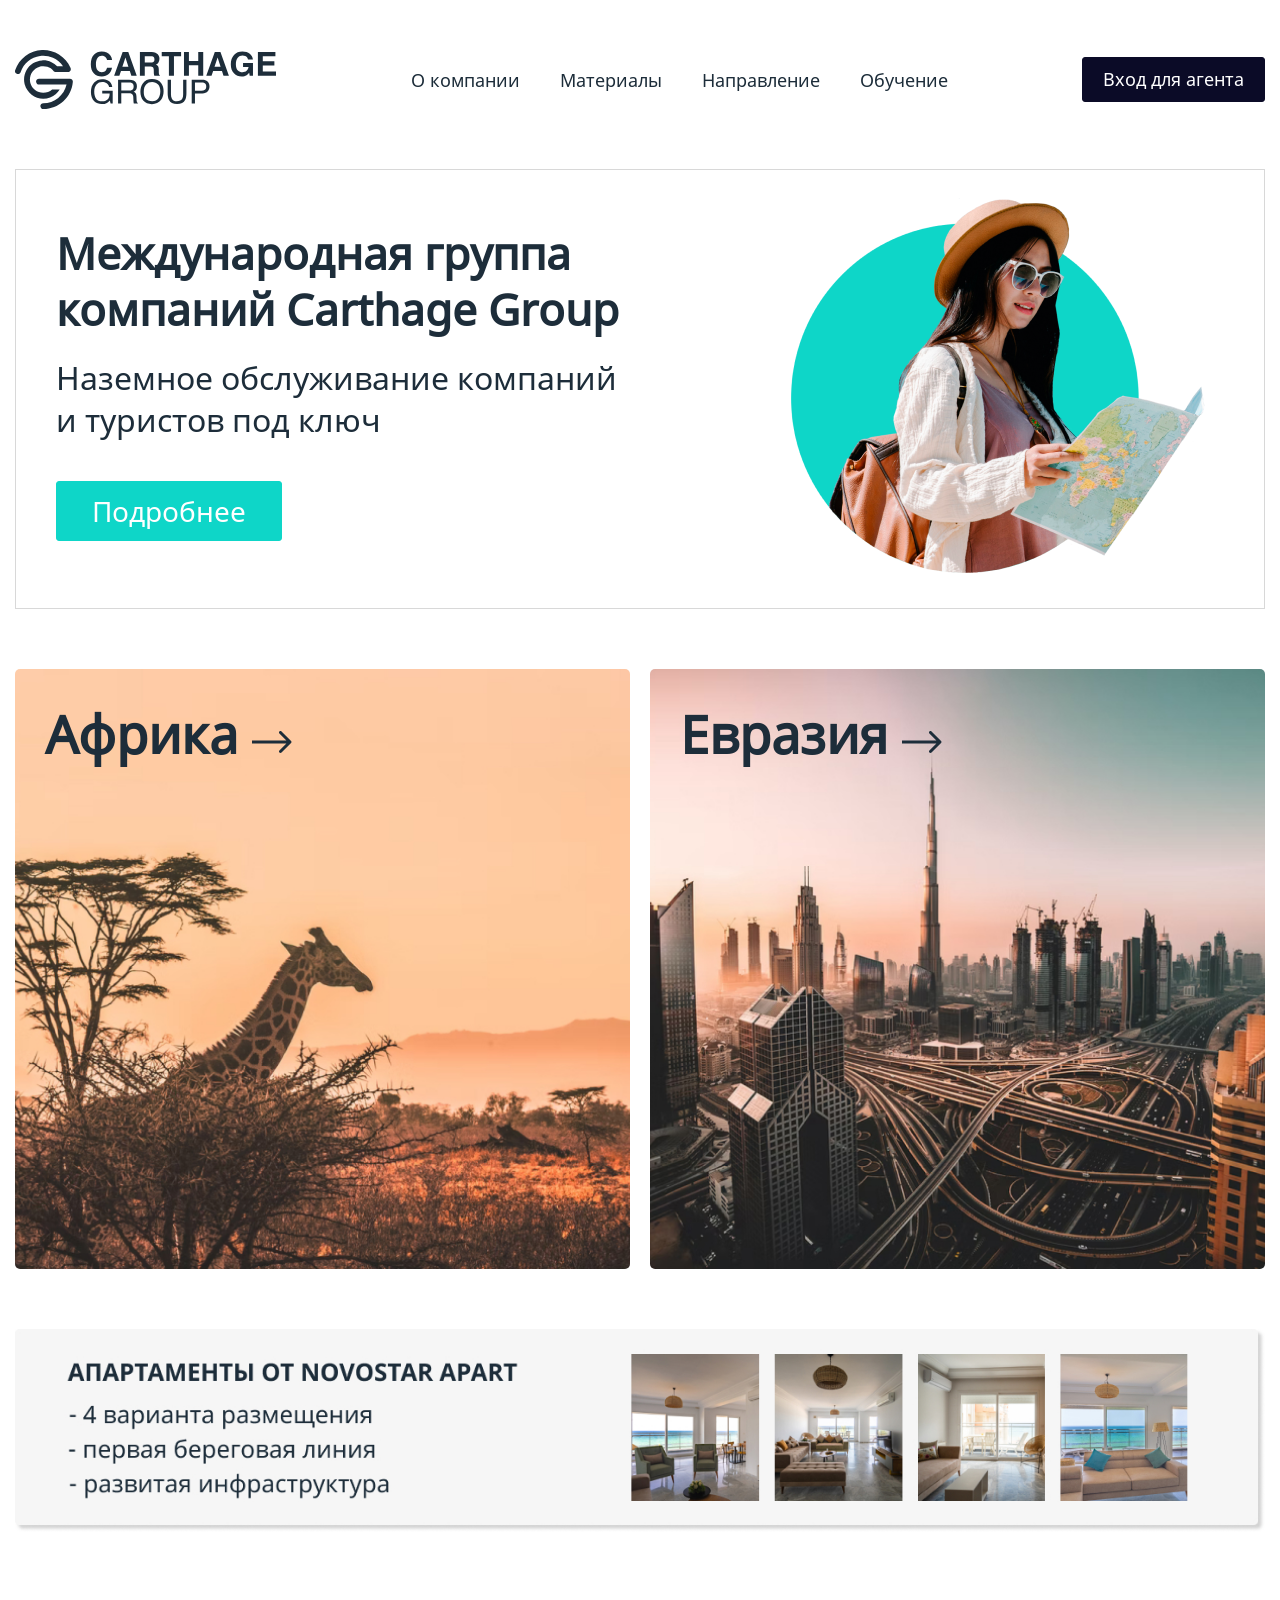
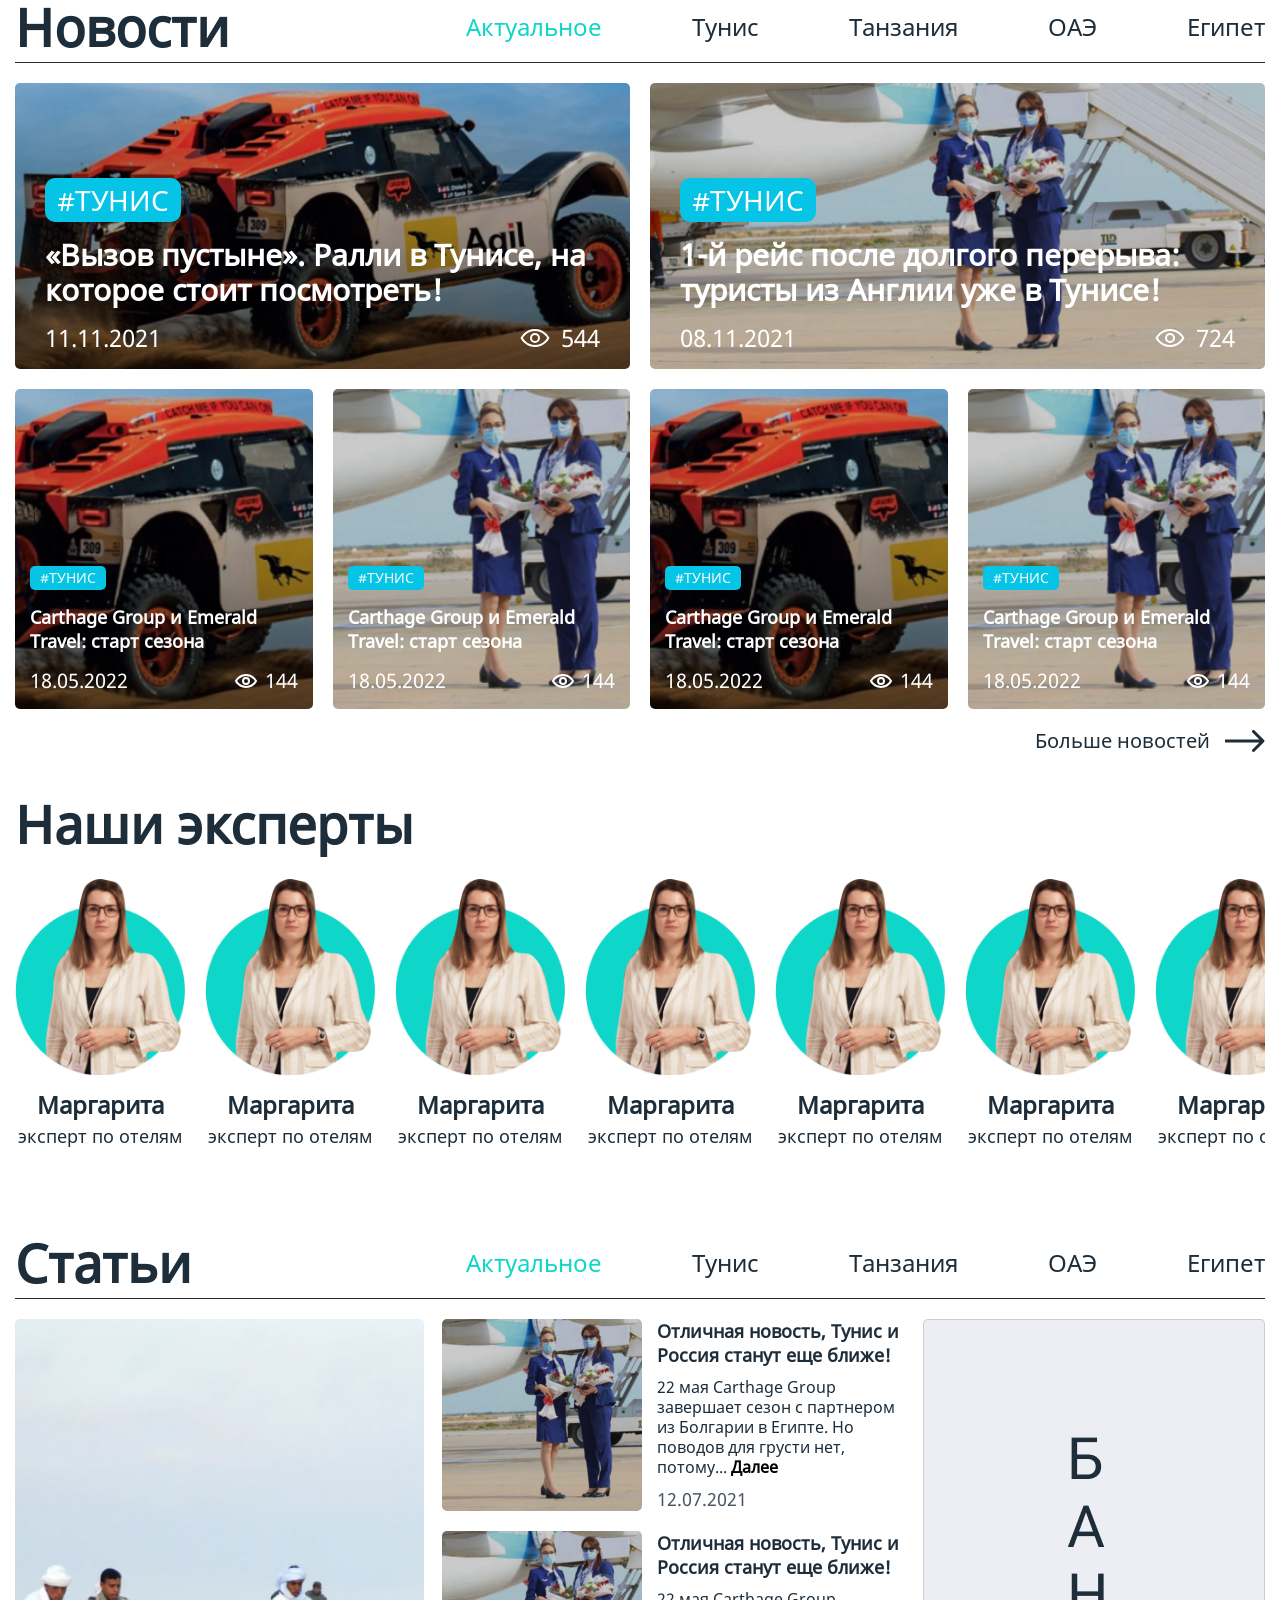
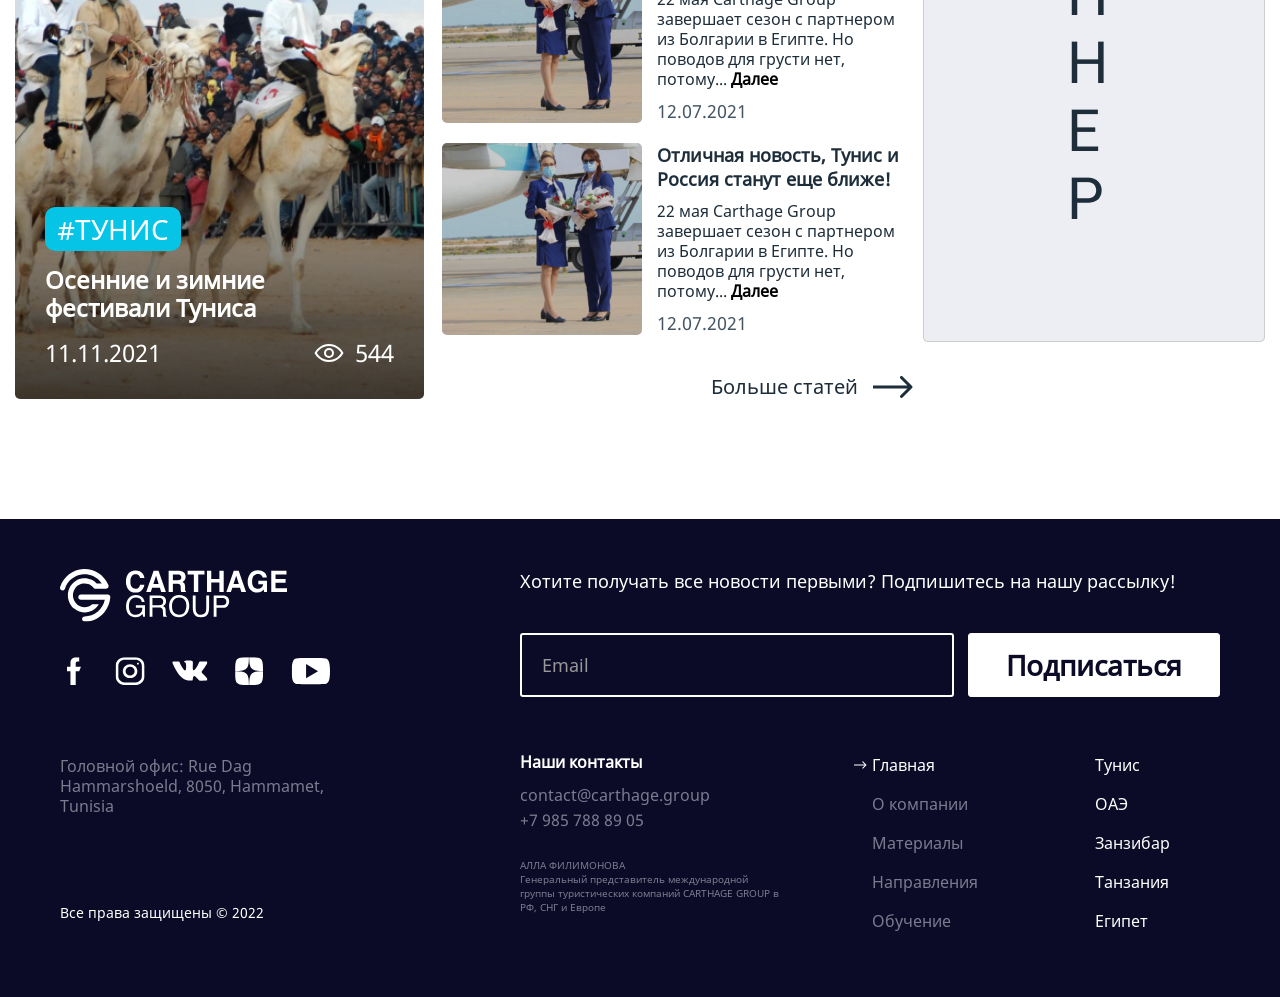
==== commit 2dfa4acc: "vers 21.06 - page life desktop done" ====
--- a/index.html
+++ b/index.html
@@ -22,9 +22,10 @@
 	<div class="container">
 
 		<header>
-			<a href="/" class="logo"><img src="img/logo.svg" alt=""></a>
-			<nav class="navbar">
-				<ul class="navbar-nav">
+			<a href="/"><img src="img/logo.svg" alt="" class="logo"></a>
+			<nav>
+				<div role="button" class="navbar-toggler"><span></span></div>
+				<ul class="navbar">
 					<li class="navbar-item"><a href="#" class="navbar-link">О компании</a></li>
 					<li class="navbar-item"><a href="#" class="navbar-link">Материалы</a></li>
 					<li class="navbar-item menu-item-has-children">
@@ -334,13 +335,13 @@
 	<footer>
 		<div class="container">
 			<div class="foot-left">
-				<img src="img/logo-foot.svg" alt="">
+				<img src="img/logo-foot.svg" alt="" class="foot-logo">
 				<div class="foot-soc">
-					<a href="#"><img src="img/fb.svg" alt=""></a>
-					<a href="#"><img src="img/inst.svg" alt=""></a>
-					<a href="#"><img src="img/vk.svg" alt=""></a>
-					<a href="#"><img src="img/zen.svg" alt=""></a>
-					<a href="#"><img src="img/yt.svg" alt=""></a>
+						<a href="#"><img src="img/fb.svg" alt=""></a>
+						<a href="#"><img src="img/inst.svg" alt=""></a>
+						<a href="#"><img src="img/vk.svg" alt=""></a>
+						<a href="#"><img src="img/zen.svg" alt=""></a>
+						<a href="#"><img src="img/yt.svg" alt=""></a>
 				</div>
 				<div class="foot-address">
 					Головной офис: Rue Dag Hammarshoeld, 8050, Hammamet, Tunisia
@@ -381,6 +382,7 @@
 					</div>
 				</div>
 			</div>
+			<div class="foot-copy">Все права защищены &copy; 2022</div>
 		</div>
 	</footer>
 
--- a/css/style.css
+++ b/css/style.css
@@ -35,7 +35,7 @@
 .carthage-dark-btn:hover {
 	box-shadow: 0px 4px 8px rgba(11, 11, 39, 0.15), 0px 8px 16px rgba(11, 11, 39, 0.15);
 }
-.carthage-dark-btn:active {
+.carthage-dark-btn:focus {
 	background-color: #fff;
 	color: #0B0B27;
 	box-shadow: none;
@@ -54,38 +54,53 @@
 .carthage-blue-btn:hover {
 	box-shadow: 0px 4px 8px rgba(14, 214, 200, 0.15), 0px 8px 16px rgba(14, 214, 200, 0.15);
 }
-.carthage-blue-btn:active {
+.carthage-blue-btn:focus {
 	background-color: #fff;
 	color: #0ED6C8;
 }
 @media (max-width: 991px) {
 	.carthage-blue-btn {
 		height: 50px;
-		background-color: #0ED6C8;
-		border-radius: 3px;
-		transition: .2s;
-		color: #fff;
-		border: 1px solid #0ED6C8;
 		font-size: 22px;
 		padding: 0 25px;
 	}
 }
+@media (max-width: 575px) {
+	.carthage-dark-btn {
+		height: 35px;
+		font-size: 14px;
+		padding: 5px 10px;
+	}
+}
+@media (max-width: 380px) {
+	.carthage-dark-btn {
+		height: 25px;
+		font-size: 11px;
+		padding: 3px 7px;
+	}
+}
 
 header {
 	display: flex;
 	justify-content: space-between;
 	align-items: center;
-	border: 1px solid green;
 	margin: 50px 0 60px;
-}
-.navbar-nav {
-	border: 1px solid red;
+	position: relative;
+}
+header .logo {
+	display: block;
+}
+.navbar-toggler {
+	display: none;
+}
+.navbar {
 	display: flex;
 	margin: 0;
 	padding: 0;
 	list-style: none;
-}
-.navbar-nav > .navbar-item {
+	background-color: #fff;
+}
+.navbar > .navbar-item {
 	margin: 0 40px;
 }
 .navbar-link {
@@ -146,8 +161,109 @@
 	z-index: 5;
 }
 @media (max-width: 1400px) {
-	.navbar-nav > .navbar-item {
+	.navbar > .navbar-item {
 		margin: 0 20px;
+	}
+}
+@media (max-width: 1199px) {
+	header {
+		margin: 30px 0 60px;
+	}
+	header .logo {
+		width: 180px;
+	}
+}
+@media (max-width: 991px) {
+	.navbar-toggler {
+		display: block;
+		cursor: pointer;
+		width: 35px;
+		padding: 10px 3px;
+		transition: .2s;
+	}
+	.navbar-toggler span {
+		position: relative;
+		display: block;
+		height: 1px;
+		background-color: #000;
+	}
+	.navbar-toggler span:before,
+	.navbar-toggler span:after {
+		position: absolute;
+		content: '';
+		display: block;
+		left: 0;
+		width: 100%;
+		height: 1px;
+		background-color: #000;
+	}
+	.navbar-toggler span:before {
+		top: -8px;
+	}
+	.navbar-toggler span:after {
+		bottom: -8px;
+	}
+	.navbar-toggler.opened {
+		transform: rotate(45deg);
+	}
+	.navbar-toggler.opened span:before {
+		transform: rotate(-90deg);
+		top: 0px;
+		left: 0;
+	}
+	.navbar-toggler.opened span:after {
+		opacity: 0;
+	}
+	.navbar {
+		position: absolute;
+		left: 0;
+		width: 100%;
+		top: 100%;
+		margin-left: 0;
+		opacity: 0;
+		z-index: -1;
+		padding: 0 15px;
+		transition: .2s;
+		background-color: #f1f1f1;
+	}
+	.navbar.visible {
+		opacity: 1;
+		z-index: 3;
+	}
+	.navbar > .navbar-item {
+		margin-left: 0;
+	}
+	header {
+		margin: 30px 0;
+	}
+	header nav {
+		/*margin: 0 20px 0 auto;*/
+	}
+}
+@media (max-width: 575px) {
+	header .logo {
+		width: 120px;
+	}
+	header nav {
+		/*margin: 0 15px 0 auto;*/
+	}
+	.navbar {
+		display: block;
+		padding: 10px 15px;
+	}
+	.sub-menu {
+		left: 0;
+	}
+	.menu-item-has-children:hover .sub-menu {
+		position: relative;
+	}
+	.navbar-link {
+		padding: 5px 0;
+	}
+}
+@media (max-width: 380px) {
+	header nav {
+		/*margin: 0 10px 0 auto;*/
 	}
 }
 
@@ -204,6 +320,9 @@
 	text-decoration: none;
 	width: 20%;
 	transition: .2s;
+	font-size: 16px;
+	line-height: 20px;
+	padding: 0 10px;
 }
 .main-detail-logo:hover {
 	opacity: .5;
@@ -211,6 +330,7 @@
 .main-detail-logo img {
 	display: block;
 	margin: 10px auto;
+	max-width: 100%;
 }
 .main-left {
 	padding-right: 20px;
@@ -242,6 +362,7 @@
 @media (max-width: 991px) {
 	main {
 		padding: 15px 30px;
+		margin-bottom: 30px;
 	}
 	.main-subtitle {
 		margin-bottom: 30px;
@@ -262,6 +383,33 @@
 	}
 	.main-right img {
 		width: 320px;
+	}
+}
+@media (max-width: 767px) {
+	main {
+		padding: 0 25px 25px;
+	}
+	.main-right {
+		display: none;
+	}
+	.main-detail.active {
+		top: 60px;
+	}
+	.main-detail-logos {
+		flex-wrap: wrap;
+		justify-content: center;
+	}
+	.main-detail-logo {
+		width: 120px;
+		margin: 0 10px 20px;
+	}
+}
+@media (max-width: 380px) {
+	main {
+		padding: 0 15px 15px;
+	}
+	.main-left h1 {
+		margin: 10px 0 15px;
 	}
 }
 
@@ -276,7 +424,7 @@
 	font-size: 52px;
 	line-height: 70px;
 	cursor: pointer;
-	margin: 30px;
+	margin: 30px 0 0 30px;
 	transition: .2s;
 }
 .continents ul {
@@ -371,6 +519,36 @@
 .continents .country-links a:hover {
 	text-decoration: underline;
 }
+@media (max-width: 991px) {
+	.continents {
+		margin-bottom: 30px;
+		grid-template-rows: 450px;
+	}
+	.continents .country span {
+		margin: 10px 0;
+	}
+	.continents .country-links a {
+		margin: 10px 0;
+	}
+	.continents .arr-back {
+		top: 30px;
+	}
+	.continents ul.country-links {
+		padding: 25px 30px;
+	}
+}
+@media (max-width: 767px) {
+	.continents h2 {
+	    font-size: 40px;
+	    line-height: 50px;
+	}
+}
+@media (max-width: 600px) {
+	.continents {
+		grid-template-columns: repeat(1, 1fr);
+	  	grid-template-rows: repeat(2, 400px);
+	}
+}
 
 .banner-aparty {
 	margin-bottom: 60px;
@@ -383,6 +561,7 @@
 .news,
 .articles {
 	margin-bottom: 60px;
+	padding-bottom: 20px;
 }
 .news [type="radio"],
 .articles [type="radio"] {
@@ -421,11 +600,13 @@
 #news-tanzania:checked ~ .news-head label[for="news-tanzania"],
 #news-oae:checked ~ .news-head label[for="news-oae"],
 #news-egipet:checked ~ .news-head label[for="news-egipet"],
+#news-world:checked ~ .news-head label[for="news-world"],
 #art-actual:checked ~ .art-head label[for="art-actual"],
 #art-tunis:checked ~ .art-head label[for="art-tunis"],
 #art-tanzania:checked ~ .art-head label[for="art-tanzania"],
 #art-oae:checked ~ .art-head label[for="art-oae"],
-#art-egipet:checked ~ .art-head label[for="art-egipet"] {
+#art-egipet:checked ~ .art-head label[for="art-egipet"],
+#art-world:checked ~ .art-head label[for="art-world"] {
 	color: #0ED6C8;
 }
 .news-wrap {
@@ -492,14 +673,16 @@
 	line-height: 32px;
 }
 .big-news .news-eye,
-.big-art .art-eye {
+.big-art .art-eye,
+.big-life-news-eye {
 	display: flex;
 	float: right;
 	font-size: 24px;
 	line-height: 32px;
 }
 .big-news .news-eye img,
-.big-art .art-eye img {
+.big-art .art-eye img,
+.big-life-news-eye img {
 	margin-right: 10px;
 	display: block;
 }
@@ -537,7 +720,6 @@
 .more-news,
 .more-art {
 	font-size: 20px;
-	line-height: 21px;
 	float: right;
 	color: #1D2D3A;
 	text-decoration: none;
@@ -554,7 +736,8 @@
 	margin-left: 15px;
 }
 @media (max-width: 1199px) {
-	.news h2 {
+	.news h2,
+	.articles h2 {
 		font-size: 40px;
 		line-height: 50px;
 	}
@@ -620,6 +803,41 @@
 		margin-right: 2px;
 	}
 }
+@media (max-width: 650px) {
+	.news-wrap {
+		grid-template-columns: repeat(2, 1fr);
+		grid-template-rows: 3;
+	}
+	.news-wrap > div:first-child {
+		grid-column: 1 / 2;
+	}
+	.news-wrap > div:nth-child(2) {
+		grid-column: 2 / 3;
+	}
+	.big-news {
+		padding: 80px 10px 10px;
+	}
+	.big-news .news-tag {
+		font-size: 14px;
+		line-height: 18px;
+		border-radius: 5px;
+		padding: 3px 10px;
+	}
+	.big-news h3 {
+		font-size: 16px;
+		line-height: 20px;
+		margin: 10px 0;
+	}
+	.big-news .news-date,
+	.big-news .news-eye {
+		font-size: 14px;
+		line-height: 18px;
+	}
+	.big-news .news-eye img {
+		width: 16px;
+		margin-right: 2px;
+	}
+}
 
 .experts {
 	margin-bottom: 60px;
@@ -649,7 +867,16 @@
 	line-height: 28px;
 	margin: 10px 0 5px;
 }
+@media (max-width: 1199px) {
+	.experts h2 {
+		font-size: 40px;
+		line-height: 50px;
+	}
+}
 
+.articles {
+	padding-bottom: 60px;
+}
 .art-banner-wrap,
 .art-wrap {
 	display: flex;
@@ -658,23 +885,29 @@
 .art-wrap {
 	width: 1080px;
 }
-.big-art {
+.big-art,
+.big-life-news {
 	padding: 30px;
 	background-size: cover;
 	background-position: 50% 50%;
 	background-image: url('../img/fest.jpg');
 	display: flex;
-	width: 490px;
+	width: 45%;
 	color: #fff;
-}
-.big-art-content {
+	border-radius: 5px;
+}
+.big-art-content,
+.big-life-news-content {
 	margin-top: auto;
-}
-.big-art a {
+	width: 100%;
+}
+.big-art a,
+.big-life-news a {
 	color: #fff;
 	text-decoration: none;
 }
-.big-art a:hover {
+.big-art a:hover,
+.big-life-news a:hover {
 	text-decoration: underline;
 }
 .big-art h3 {
@@ -684,17 +917,18 @@
 	font-weight: bold;
 }
 .small-art-wrap {
-	width: 570px;
+	width: 53%;
+	padding-right: 10px;
 }
 .small-art {
 	display: flex;
 	margin-bottom: 20px;
+	min-height: 175px;
 }
 .small-art-pic {
 	display: block;
 	flex-shrink: 0;
 	width: 200px;
-	height: 175px;
 	border-radius: 5px;
 	overflow: hidden;
 	background-size: cover;
@@ -709,19 +943,22 @@
 .small-art h4 {
 	margin: 0 0 10px;
 }
-.small-art h4 a {
+.small-art h4 a,
+.small-life-news h4 a {
 	color: #1D2D3A;
 	text-decoration: none;
 }
 .small-art h4 a:hover,
-.small-art-excerpt a:hover{
+.small-art-excerpt a:hover,
+.small-life-news h4 a:hover {
 	text-decoration: underline;
 }
 .small-art-excerpt {
 	font-size: 16px;
 	line-height: 20px;
 }
-.small-art-excerpt a {
+.small-art-excerpt a,
+.small-life-news-excerpt a {
 	text-decoration: none;
 	color: #000;
 	font-weight: bold;
@@ -731,11 +968,60 @@
 	margin-top: auto;
 	padding-top: 10px;
 }
-.more-art {
-	padding-top: 10px;
-}
 .art-banner {
 	display: block;
+}
+@media (max-width: 1199px) {
+	.art-banner {
+		display: none;
+	}
+	.art-wrap {
+		width: 100%;
+	}
+	.small-art-wrap {
+		padding-right: 0;
+	}
+}
+@media (max-width: 991px) {
+	.small-art h4 {
+	    font-size: 16px;
+	    line-height: 20px;
+	}
+	.small-art-excerpt {
+		font-size: 12px;
+		line-height: 16px;
+	}
+}
+@media (max-width: 767px) {
+	.articles {
+		padding-bottom: 0;
+	}
+	.art-wrap {
+		flex-wrap: wrap;
+	}
+	.big-art, .small-art-wrap {
+		width: 100%;
+	}
+	.big-art {
+		padding-top: 35%;
+		margin-bottom: 20px;
+	}
+}
+@media (max-width: 480px) {
+	.small-art {
+		flex-wrap: wrap;
+		margin-bottom: 25px;
+	}
+	.small-art-date {
+		font-size: 16px;
+		line-height: 20px;
+		padding-top: 5px;
+	}
+	.small-art-pic {
+		width: 100%;
+		padding-top: 55%;
+		margin: 0 0 10px 0;
+	}
 }
 
 footer {
@@ -743,9 +1029,10 @@
 	background-color: #0B0B27;
 }
 footer .container {
-	padding: 50px 160px 50px 60px;
+	padding: 50px 160px 20px 60px;
 	display: flex;
 	justify-content: space-between;
+	position: relative;
 }
 .foot-left {
 	width: 270px;
@@ -755,6 +1042,7 @@
 	justify-content: space-between;
 	align-items: center;
 	margin: 25px 0 60px;
+	width: 270px;
 }
 .foot-address {
 	color: #7B7B90;
@@ -868,8 +1156,392 @@
 .foot-countries a {
 	color: #fff;
 }
+.foot-copy {
+	text-align: center;
+	color: #fff;
+	padding: 40px 0 15px;
+	font-size: 14px;
+	line-height: 18px;
+	position: absolute;
+	left: 60px;
+	bottom: 60px;
+}
 @media (max-width: 1400px) {
 	footer .container {
 		padding: 50px 60px;
 	}
+}
+@media (max-width: 1199px) {
+	.foot-soc {
+		margin: 30px 0 55px;
+	}
+	.foot-right {
+		max-width: 500px;
+	}
+	.foot-subscription-form [type="email"] {
+		border: 1px solid #fff;
+		padding: 10px;
+	}
+	.foot-subscription-form [type="submit"] {
+		font-size: 20px;
+		line-height: 24px;
+	}
+	.foot-contacts-menu ul {
+		padding: 0 30px 0 0;
+	}
+}
+@media (max-width: 991px) {
+	footer .container {
+	    padding: 40px 30px 30px;
+	}
+	.foot-copy {
+		left: 30px;
+		bottom: 40px;
+	}
+}
+@media (max-width: 870px) {
+	footer .container {
+		flex-wrap: wrap;
+	}
+	.foot-left, .foot-right {
+		width: 100%;
+	}
+	.foot-left {
+		display: flex;
+		justify-content: space-between;
+		flex-wrap: wrap;
+	}
+	.foot-logo {
+		order: 1;
+	}
+	.foot-address {
+		width: 200px;
+		text-align: right;
+		order: 2;
+	}
+	.foot-soc {
+		margin: 40px 0;
+		order: 3;
+		width: 100%;
+		justify-content: center;
+	}
+	.foot-soc img {
+		margin: 0 10px;
+	}
+	.foot-right {
+		max-width: 700px;
+		margin: 0 auto;
+	}
+	.foot-copy {
+		position: static;
+		width: 100%;
+	}
+}
+@media (max-width: 575px) {
+	footer .container {
+	    padding: 20px 15px 15px;
+	}
+	.foot-logo {
+		width: 170px;
+	}
+	.foot-address {
+		width: 150px;
+		font-size: 12px;
+		line-height: 16px;
+	}
+	.foot-subscription-form {
+	    padding: 25px 0 50px;
+	}
+	.foot-contacts-menu {
+		flex-wrap: wrap;
+		justify-content: space-around;
+	}
+	.foot-contacts {
+		width: 100%;
+		text-align: center;
+		padding: 0 0 30px 0;
+	}
+}
+@media (max-width: 480px) {
+	.foot-subscription-title {
+		font-size: 16px;
+		line-height: 20px;
+	}
+	.foot-subscription-form [type="submit"] {
+		font-size: 16px;
+		line-height: 20px;
+	}
+}
+@media (max-width: 380px) {
+	.foot-logo {
+		width: auto;
+		display: block;
+		margin: 15px auto;
+	}
+	.foot-address {
+		width: 100%;
+		text-align: center;
+	}
+	.foot-soc {
+		margin: 25px 0;
+	}
+	.foot-subscription-form [type="email"] {
+		width: 60%;
+	}
+	.foot-subscription-form [type="submit"] {
+		font-size: 14px;
+		line-height: 18px;
+		width: 38%;
+	}
+}
+
+/* page life */
+.life-top-links {
+	display: flex;
+	justify-content: space-between;
+	overflow: auto;
+	padding: 15px 0;
+	gap: 25px;
+	border-top: 1px solid #1D2D3A;
+	border-bottom: 1px solid #1D2D3A;
+	margin-bottom: 60px;
+}
+.life-top-links a {
+	text-decoration: none;
+	font-size: 30px;
+	line-height: 35px;
+	color: #1D2D3A;
+}
+.life-top-links a:hover {
+	text-decoration: underline;
+}
+
+.life-news-video,
+.life-art-banner {
+	display: flex;
+	justify-content: space-between;
+}
+.life-news,
+.life-art {
+	width: 1060px;
+	display: flex;
+	justify-content: space-between;
+	flex-wrap: wrap;
+}
+.life-news .news-head,
+.life-art .art-head {
+	width: 100%;
+}
+.life-news .news-label-wrap,
+.life-art .art-label-wrap {
+	gap: 50px;
+}
+.life-news .news-label-wrap label,
+.life-art .art-label-wrap label {
+	font-size: 18px;
+	line-height: 24px;
+	font-weight: bold;
+}
+.life-news-wrap,
+.life-art-wrap {
+	display: flex;
+	justify-content: space-between;
+	width: 100%;
+}
+.big-life-news {
+	width: 580px;
+}
+.big-life-news-tag {
+	display: inline-block;
+	text-transform: uppercase;
+	font-size: 38px;
+	line-height: 50px;
+	background-color: #06C4E5;
+	border-radius: 10px;
+	padding: 3px 17px;
+}
+.big-life-news h3 {
+	margin: 20px 0 40px;
+	font-size: 30px;
+	line-height: 35px;
+}
+.big-life-news-date {
+	font-size: 24px;
+	line-height: 32px;
+}
+.small-life-news-wrap {
+	width: 440px;
+}
+.small-life-news:not(:last-child) {
+	margin-bottom: 20px;
+}
+.small-life-news-date {
+	float: right;
+}
+.small-life-news-tag {
+	display: inline-block;
+	text-transform: uppercase;
+	font-size: 14px;
+	line-height: 18px;
+	background-color: #06C4E5;
+	border-radius: 5px;
+	padding: 3px 8px;
+	color: #fff;
+}
+.small-life-news h4 {
+	margin: 7px 0;
+	font-size: 18px;
+	line-height: 24px;
+}
+.small-life-news-excerpt {
+	font-size: 16px;
+}
+.more-life-news {
+	width: 100%;
+	justify-content: flex-end;
+}
+
+.life-video,
+.life-banner {
+	width: 345px;
+}
+.life-video h2 {
+	margin-bottom: 40px;
+}
+.life-video img,
+.life-banner img {
+	max-width: 100%;
+	display: block;
+	margin-bottom: 20px;
+}
+
+.life-art-wrap {
+	flex-wrap: wrap;
+}
+.life-art {
+	padding-bottom: 0;
+}
+.big-life-art {
+	width: 100%;
+	display: flex;
+	justify-content: space-between;
+}
+.big-life-art-pic {
+	width: 580px;
+	background-size: cover;
+	background-position: 50% 50%;
+	background-image: url('../img/money.jpg');
+	border-radius: 5px;
+	overflow: hidden;
+}
+.big-life-art-content {
+	width: 440px;
+}
+.big-life-art-content h3 {
+	font-size: 30px;
+	line-height: 35px;
+	margin: 0 0 15px;
+}
+.big-life-art-content h3 a,
+.big-life-art-excerpt a,
+.small-life-art h4 a,
+.most-read-big h3 a,
+.most-read-small h4 a {
+	text-decoration: none;
+	color: #1D2D3A;
+}
+.big-life-art-excerpt a,
+.small-life-art h4 a,
+.most-read-small h4 a {
+	font-weight: bold;
+}
+.big-life-art-content h3 a:hover,
+.big-life-art-excerpt a:hover,
+.small-life-art h4 a:hover,
+.most-read-big h3 a:hover,
+.most-read-small h4 a:hover {
+	text-decoration: underline;
+}
+.big-life-art-excerpt {
+	font-size: 16px;
+	line-height: 22px;
+}
+.big-life-art-date {
+	padding: 15px 0 10px;
+}
+
+.small-life-art {
+	display: flex;
+	width: 45%;
+	margin-top: 20px;
+}
+.small-life-art-pic,
+.most-read-small-pic {
+	display: block;
+	width: 190px;
+	background-size: cover;
+	background-position: 50% 50%;
+	background-image: url('../img/reis.jpg');
+	flex-shrink: 0;
+	margin-right: 10px;
+	border-radius: 5px;
+	overflow: hidden;
+}
+.small-life-art h4,
+.most-read-small h4 {
+	margin: 0 0 20px;
+}
+
+.most-read h2 {
+	border-bottom: 1px solid #1D2D3A;
+	font-size: 52px;
+	line-height: 70px;
+	margin: 0 0 30px;
+}
+.most-read-big {
+	width: 32%;
+	margin-bottom: 40px;
+}
+.most-read-wrap {
+	display: flex;
+	justify-content: space-between;
+	flex-wrap: wrap;
+}
+.most-read-big-pic {
+	display: block;
+	background-size: cover;
+	background-position: 50% 50%;
+	background-image: url('../img/most-read.jpg');
+	border-radius: 5px;
+	overflow: hidden;
+	padding-top: 60%;
+}
+.most-read-big h3 {
+	font-size: 24px;
+	line-height: 32px;
+	font-weight: bold;
+	margin: 5px 0 15px;
+}
+.most-read-big-eye,
+.most-read-big-date {
+	font-size: 26px;
+	line-height: 36px;
+}
+.most-read-big-eye {
+	display: flex;
+	float: right;
+}
+.most-read-big-eye img {
+	margin-right: 10px;
+	display: block;
+}
+.most-read-small {
+	width: 24%;
+	display: flex;
+	margin-bottom: 20px;
+}
+.most-read-small-pic {
+	width: 49%;
+	background-image: url('../img/reis.jpg');
+	padding-top: ;
 }
